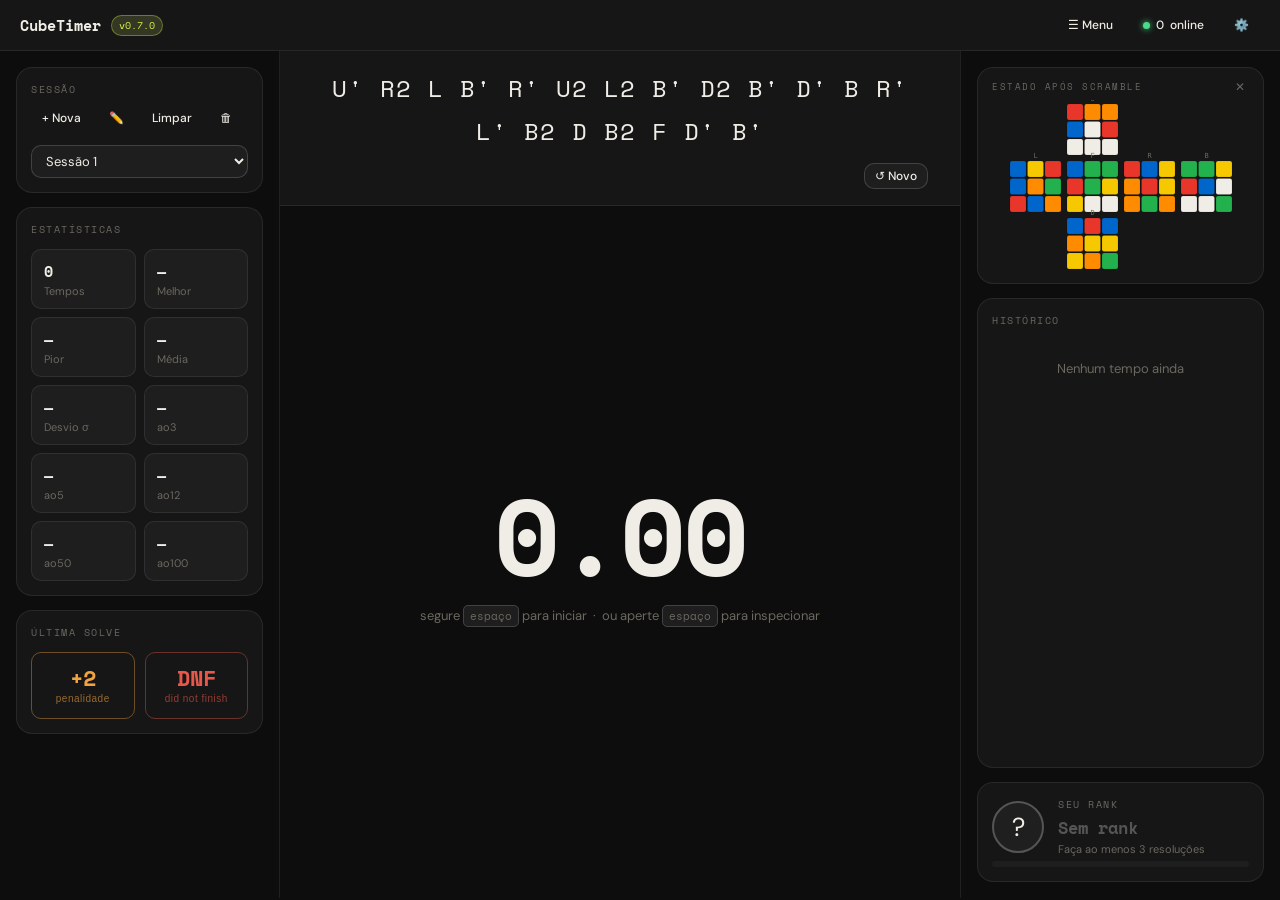
==== index.html @ 9df14e5f "Update index.html" ====
<!DOCTYPE html>
<html lang="pt-BR">
<head>
  <meta charset="UTF-8" />
  <meta name="viewport" content="width=device-width, initial-scale=1.0" />
  <title>CubeTimer</title>
  <script>
    (function() {
      const params = new URLSearchParams(window.location.search);
      if (params.get('view') === 'mobile') {
        document.documentElement.classList.add('mobile-mode');
      }
    })();
  </script>
  <link rel="preconnect" href="https://fonts.googleapis.com" />
  <link href="https://fonts.googleapis.com/css2?family=Space+Mono:wght@400;700&family=DM+Sans:wght@300;400;500&display=swap" rel="stylesheet" />
  <link rel="stylesheet" href="css/styles.css" />
</head>
<body>

<header class="header">
  <div class="header-left">
    <span class="logo">CubeTimer</span>
    <span class="vbadge">v0.7.0</span>
  </div>
  <div class="header-right">
    <button class="btn btn-ghost btn-sm" id="btn-show-preview" onclick="toggleScramblePreview()" title="Mostrar prévia do scramble" style="display:none">⬛ Prévia</button>
    <button class="btn btn-ghost btn-sm" id="btn-menu" onclick="showPage('login')">☰ Menu</button>
    <button class="btn btn-ghost btn-sm btn-online" id="btn-online" onclick="toggleOnlinePanel()">
      <span class="online-dot"></span>
      <span id="online-count">0</span> online
    </button>
    <button class="btn btn-ghost btn-sm" id="settings-btn" onclick="toggleSettings()" title="Configurações">⚙️</button>
  </div>
</header>

<main class="layout">
  <!-- Esquerda -->
  <section class="panel panel-left">

    <!-- Card de Sessão -->
    <div class="card session-card">
      <div class="card-header">
        <span class="plabel">SESSÃO</span>
        <div class="session-actions">
          <button class="btn btn-sm btn-ghost" id="btn-new-session" title="Nova sessão">+ Nova</button>
          <button class="btn btn-sm btn-ghost" id="btn-rename-session" title="Renomear sessão">✏️</button>
          <button class="btn btn-sm btn-ghost btn-danger" id="btn-clear" title="Limpar sessão">Limpar</button>
          <button class="btn btn-sm btn-ghost btn-danger" id="btn-delete-session" title="Excluir sessão">🗑</button>
        </div>
      </div>
      <select id="sel-session" style="width:100%;margin-top:2px"></select>
    </div>
    <div class="card" id="stats-card">
      <div class="card-header"><span class="plabel">ESTATÍSTICAS</span></div>
      <div class="stats-grid">
        <div class="stat-item"><span class="stat-val" id="s-count">0</span><span class="stat-lbl">Tempos</span></div>
        <div class="stat-item"><span class="stat-val" id="s-best">—</span><span class="stat-lbl">Melhor</span></div>
        <div class="stat-item"><span class="stat-val" id="s-worst">—</span><span class="stat-lbl">Pior</span></div>
        <div class="stat-item"><span class="stat-val" id="s-mean">—</span><span class="stat-lbl">Média</span></div>
        <div class="stat-item"><span class="stat-val" id="s-sigma">—</span><span class="stat-lbl">Desvio σ</span></div>
        <div class="stat-item"><span class="stat-val" id="s-ao3">—</span><span class="stat-lbl">ao3</span></div>
        <div class="stat-item"><span class="stat-val" id="s-ao5">—</span><span class="stat-lbl">ao5</span></div>
        <div class="stat-item"><span class="stat-val" id="s-ao12">—</span><span class="stat-lbl">ao12</span></div>
        <div class="stat-item"><span class="stat-val" id="s-ao50">—</span><span class="stat-lbl">ao50</span></div>
        <div class="stat-item"><span class="stat-val" id="s-ao100">—</span><span class="stat-lbl">ao100</span></div>
      </div>
    </div>

    <!-- Penalidades -->
    <div class="card" id="card-penalties">
      <div class="card-header"><span class="plabel">ÚLTIMA SOLVE</span></div>
      <div class="penalties-grid">
        <button class="penalty-btn penalty-p2" id="btn-plus2" onclick="applyPlus2()">
          <span class="penalty-label">+2</span>
          <span class="penalty-sub">penalidade</span>
        </button>
        <button class="penalty-btn penalty-dnf" id="btn-dnf" onclick="applyDNF()">
          <span class="penalty-label">DNF</span>
          <span class="penalty-sub">did not finish</span>
        </button>
      </div>
    </div>

  </section>

  <!-- Centro -->
  <section class="panel panel-center">
    <div class="center-inner">
      <div class="scramble-center-card">
        <div class="scramble-text" id="scramble"></div>
        <div style="display:flex;justify-content:flex-end;margin-top:10px">
          <button class="btn btn-sm" id="btn-scramble">↺ Novo</button>
        </div>
      </div>
      <div class="timer-area">
        <div class="timer-display idle" id="timer">0.00</div>
        <div class="timer-hint" id="hint">segure <kbd>espaço</kbd> para iniciar &nbsp;·&nbsp; ou aperte <kbd>espaço</kbd> para inspecionar</div>
      </div>
    </div>
  </section>

  <!-- Direita -->
  <section class="panel panel-right">
    <!-- Scramble Preview -->
    <div class="scramble-preview" id="scramble-preview">
      <div class="scramble-preview-header">
        <span class="scramble-preview-label">Estado após scramble</span>
        <button class="scramble-preview-toggle" id="btn-toggle-preview" onclick="toggleScramblePreview()" title="Ocultar prévia">✕</button>
      </div>
      <div id="scramble-net"></div>
    </div>
    <div class="card history-card">
      <div class="card-header"><span class="plabel">HISTÓRICO</span></div>
      <div class="history-list" id="history"></div>
    </div>
    <div class="card" id="rank-widget">
      <div class="rank-top">
        <div class="rank-emblem" id="rank-emblem">—</div>
        <div class="rank-info">
          <div class="rank-label">SEU RANK</div>
          <div class="rank-name" id="rank-name">Sem dados</div>
          <div class="rank-div" id="rank-div">Resolva algumas vezes</div>
        </div>
      </div>
      <div class="rank-bar-wrap">
        <div class="rank-bar-info">
          <span id="rank-bar-low"></span>
          <span id="rank-bar-high"></span>
        </div>
        <div class="rank-bar-bg">
          <div class="rank-bar-fill" id="rank-bar-fill" style="width:0%"></div>
        </div>
      </div>
      <div class="rank-avg" id="rank-avg"></div>
    </div>
  </section>
</main>


<!-- ── Modal de confirmação de exclusão de sessão ── -->
<div class="modal-overlay" id="delete-session-overlay" style="display:none" onclick="closeDeleteSession()">
  <div class="modal" onclick="event.stopPropagation()">
    <div class="modal-header">
      <span class="modal-title">Excluir sessão</span>
      <button class="btn btn-ghost btn-sm" onclick="closeDeleteSession()">✕</button>
    </div>
    <div class="modal-body">
      <p style="font-size:14px;color:var(--text);line-height:1.6;">
        Tem certeza que deseja excluir a sessão <strong id="delete-session-name" style="color:var(--accent)"></strong>?
      </p>
      <p style="font-size:12px;color:var(--muted);margin-top:8px;line-height:1.6;">
        Todos os <strong id="delete-session-count"></strong> tempos serão perdidos permanentemente.
      </p>
    </div>
    <div class="modal-footer" style="justify-content:space-between;">
      <button class="btn btn-sm btn-ghost" onclick="closeDeleteSession()">Cancelar</button>
      <button class="btn btn-sm" id="btn-confirm-delete-session" style="background:var(--danger);color:#fff;border-color:var(--danger);" onclick="confirmDeleteSession()">Excluir sessão</button>
    </div>
  </div>
</div>

<div class="modal-overlay" id="clear-session-overlay" style="display:none" onclick="closeClearSession()">
  <div class="modal" onclick="event.stopPropagation()">
    <div class="modal-header">
      <span class="modal-title">Limpar sessão</span>
      <button class="btn btn-ghost btn-sm" onclick="closeClearSession()">✕</button>
    </div>
    <div class="modal-body">
      <p style="font-size:14px;color:var(--text);line-height:1.6;">
        Tem certeza que deseja limpar a sessão <strong id="clear-session-name" style="color:var(--accent)"></strong>?
      </p>
      <p style="font-size:12px;color:var(--muted);margin-top:8px;line-height:1.6;">
        Todos os <strong id="clear-session-count"></strong> serão apagados. A sessão continuará existindo.
      </p>
    </div>
    <div class="modal-footer" style="justify-content:space-between;">
      <button class="btn btn-sm btn-ghost" onclick="closeClearSession()">Cancelar</button>
      <button class="btn btn-sm" style="background:var(--danger);color:#fff;border-color:var(--danger);" onclick="confirmClearSession()">Limpar sessão</button>
    </div>
  </div>
</div>

<div class="modal-overlay" id="session-name-overlay" style="display:none" onclick="closeSessionNameModal()">
  <div class="modal" onclick="event.stopPropagation()">
    <div class="modal-header">
      <span class="modal-title" id="session-name-title">Nova sessão</span>
      <button class="btn btn-ghost btn-sm" onclick="closeSessionNameModal()">✕</button>
    </div>
    <div class="modal-body">
      <label class="modal-label" for="session-name-input">Nome da sessão</label>
      <input class="modal-input" id="session-name-input" type="text" maxlength="40" placeholder="Digite o nome da sessão..." />
      <p id="session-name-help" style="font-size:12px;color:var(--muted);margin-top:8px;line-height:1.6;"></p>
    </div>
    <div class="modal-footer" style="justify-content:space-between;">
      <button class="btn btn-sm btn-ghost" onclick="closeSessionNameModal()">Cancelar</button>
      <button class="btn btn-sm" id="btn-confirm-session-name" onclick="confirmSessionNameModal()">Salvar</button>
    </div>
  </div>
</div>

<div class="toast" id="toast"></div>

<!-- ── Overlay de Rank Up ── -->
<div class="rankup-overlay" id="rankup-overlay" onclick="closeRankUp()">
  <div class="rankup-card" onclick="event.stopPropagation()">
    <div class="rankup-glow"></div>
    <div class="rankup-confetti" id="rankup-confetti"></div>
    <div class="rankup-label">Promoção!</div>
    <div class="rankup-title">Novo Rank</div>
    <div class="rankup-icon" id="rankup-icon">🏆</div>
    <div class="rankup-name" id="rankup-name">—</div>
    <div class="rankup-div"  id="rankup-div"></div>
    <div class="rankup-msg"  id="rankup-msg"></div>
    <button class="rankup-btn" onclick="closeRankUp()">Continuar</button>
  </div>
</div>



<!-- ── PÁGINA BATALHA ── -->
<div id="page-login" class="login-page" style="display:none">
  <div class="login-inner">
    <div class="login-hero">
      <div class="login-hero-badge">v1.7.0</div>
      <div class="login-hero-icon">🧊</div>
      <div class="login-hero-title">CubeTimer</div>
      <div class="login-hero-sub">Escolha um modo para começar.</div>
    </div>

    <div class="login-grid">
      <button class="mode-card mode-timer" onclick="showPage('timer')">
        <div class="mode-top">
          <div class="mode-icon">⏱</div>
          <div class="mode-title">Timer</div>
          <div class="mode-pill">principal</div>
        </div>
        <div class="mode-desc">Treine seus tempos com inspeção, histórico, médias e rank.</div>
        <div class="mode-cta">Abrir Timer →</div>
      </button>

      <button class="mode-card mode-learn" onclick="showPage('learn')">
        <div class="mode-top">
          <div class="mode-icon">🎓</div>
          <div class="mode-title">Aprender</div>
          <div class="mode-pill">trilha</div>
        </div>
        <div class="mode-desc">Lições estilo trilha com notação, iniciante e CFOP.</div>
        <div class="mode-cta">Abrir Aprender →</div>
      </button>

      <button class="mode-card mode-battle" onclick="showPage('battle')">
        <div class="mode-top">
          <div class="mode-icon">⚔️</div>
          <div class="mode-title">Batalha</div>
          <div class="mode-pill">online</div>
        </div>
        <div class="mode-desc">Crie uma sala e dispute com um amigo em rounds.</div>
        <div class="mode-cta">Entrar na Batalha →</div>
      </button>

      <button class="mode-card mode-ranked" onclick="showPage('ranked')">
        <div class="mode-top">
          <div class="mode-icon">🏆</div>
          <div class="mode-title">Ranked</div>
          <div class="mode-pill mode-pill-ranked">competitivo</div>
        </div>
        <div class="mode-desc">Busque adversários e acumule troféus. Ranking global em tempo real.</div>
        <div class="mode-cta">Jogar Ranked →</div>
      </button>
    </div>

    <div class="login-footer">
      <button class="chip" onclick="openProfileModal()">✏️ Perfil</button>
      <button class="chip" onclick="toggleSettings()">⚙️ Configurações</button>
    </div>
  </div>
</div>

<!-- ── PÁGINA BATALHA ── -->
<div id="page-battle" class="battle-page" style="display:none">
  <div class="battle-topbar">
    <button class="btn btn-ghost btn-sm" onclick="leaveBattle()">← Voltar</button>
    <div class="battle-topbar-title">⚔️ Modo Batalha</div>
    <div style="width:80px"></div>
  </div>

  <!-- Lobby -->
  <div id="battle-lobby" class="battle-section">
    <div class="battle-lobby-inner">
      <div class="battle-hero-icon">⚔️</div>
      <h2 class="battle-hero-title">Modo Batalha</h2>
      <p class="battle-hero-sub">Crie uma sala, compartilhe o código com seu amigo e disputem quem faz o melhor tempo!</p>
      <button class="btn-complete" style="margin-top:8px" onclick="createRoom()">Criar Sala</button>
      <div class="battle-divider"><span>ou</span></div>
      <div class="battle-join-row">
        <input class="modal-input" id="join-code" placeholder="Código da sala..." maxlength="6" style="text-transform:uppercase;letter-spacing:3px;text-align:center;font-family:var(--mono)" oninput="this.value=this.value.toUpperCase()" />
        <button class="btn-complete" onclick="joinRoom()">Entrar</button>
      </div>
    </div>
  </div>

  <!-- Sala aguardando -->
  <div id="battle-waiting" class="battle-section" style="display:none">
    <div class="battle-lobby-inner">
      <div class="battle-hero-icon">⏳</div>
      <h2 class="battle-hero-title">Aguardando adversário</h2>
      <p class="battle-hero-sub">Compartilhe este código com seu amigo:</p>
      <div class="battle-code-display" id="battle-code-display">——</div>
      <p style="font-size:12px;color:var(--muted);margin-top:4px">A batalha começa quando ele entrar</p>
      <button class="btn btn-ghost btn-sm btn-danger" style="margin-top:16px" onclick="cancelRoom()">Cancelar sala</button>
    </div>
  </div>

  <!-- Arena ativa -->
  <div id="battle-arena" class="battle-section" style="display:none">
    <div class="battle-arena-inner">

      <!-- Scramble -->
      <div class="battle-scramble-card">
        <span class="plabel">SCRAMBLE — ROUND <span id="battle-round">1</span></span>
        <div class="scramble-text" id="battle-scramble" style="margin-top:8px"></div>
      </div>

      <!-- Placar -->
      <div class="battle-scoreboard">
        <div class="battle-player-card" id="bp-me">
          <div class="bp-avatar" id="bp-me-avatar">🧊</div>
          <div class="bp-info">
            <div class="bp-name" id="bp-me-name">Você</div>
            <div class="bp-score" id="bp-me-score">—</div>
          </div>
          <div class="bp-wins" id="bp-me-wins">0 vitórias</div>
        </div>
        <div class="battle-vs">VS</div>
        <div class="battle-player-card" id="bp-opp">
          <div class="bp-avatar" id="bp-opp-avatar">❓</div>
          <div class="bp-info">
            <div class="bp-name" id="bp-opp-name">Adversário</div>
            <div class="bp-score" id="bp-opp-score">—</div>
          </div>
          <div class="bp-wins" id="bp-opp-wins">0 vitórias</div>
        </div>
      </div>

      <!-- Timer de batalha -->
      <div class="battle-timer-area">
        <div class="timer-display idle" id="battle-timer">0.00</div>
        <div class="timer-hint" id="battle-hint">segure <kbd>espaço</kbd> para iniciar</div>
      </div>

      <!-- Status do round -->
      <div class="battle-status" id="battle-status"></div>

    </div>
  </div>
</div>


<!-- ── PÁGINA RANKED ── -->
<div id="page-ranked" class="battle-page" style="display:none">
  <div class="battle-topbar">
    <button class="btn btn-ghost btn-sm" onclick="leaveRanked()">← Voltar</button>
    <div class="battle-topbar-title">🏆 Modo Ranked</div>
    <div style="display:flex;align-items:center;gap:10px;">
      <span class="ranked-trophy-badge" id="ranked-my-trophies-header">🏆 —</span>
    </div>
  </div>

  <!-- Lobby ranked -->
  <div id="ranked-lobby" class="battle-section">
    <div class="ranked-lobby-inner">

      <!-- Card do jogador -->
      <div class="ranked-profile-card" id="ranked-profile-card">
        <div class="ranked-profile-avatar" id="ranked-lobby-avatar">🧊</div>
        <div class="ranked-profile-info">
          <div class="ranked-profile-name" id="ranked-lobby-name">—</div>
          <div class="ranked-trophy-row">
            <span class="ranked-trophy-icon">🏆</span>
            <span class="ranked-trophy-count" id="ranked-lobby-trophies">0</span>
            <span class="ranked-trophy-label">troféus</span>
          </div>
          <div class="ranked-record" id="ranked-lobby-record">0V · 0D</div>
        </div>
      </div>

      <!-- Botão buscar -->
      <div id="ranked-search-area">
        <button class="btn-complete ranked-search-btn" id="btn-find-match" onclick="findRankedMatch()">
          🔍 Buscar Partida
        </button>
        <p class="ranked-search-sub">Você será pareado com um adversário de nível similar</p>
      </div>

      <!-- Buscando... -->
      <div id="ranked-searching" style="display:none;flex-direction:column;align-items:center;gap:16px;">
        <div class="ranked-searching-anim">
          <div class="searching-ring"></div>
          <div class="searching-icon">🔍</div>
        </div>
        <div class="ranked-searching-text">Procurando adversário...</div>
        <div class="ranked-searching-sub" id="ranked-search-time">0s</div>
        <button class="btn btn-ghost btn-sm btn-danger" onclick="cancelRankedSearch()">Cancelar busca</button>
      </div>

      <!-- Tabs: ranking global -->
      <div class="ranked-tabs">
        <button class="ranked-tab active" onclick="switchRankedTab('leaderboard')">🏆 Ranking Global</button>
        <button class="ranked-tab" onclick="switchRankedTab('history')">📋 Meu Histórico</button>
      </div>

      <!-- Leaderboard -->
      <div id="ranked-tab-leaderboard" class="ranked-tab-content">
        <div class="ranked-leaderboard" id="ranked-leaderboard">
          <div class="ranked-loading">Carregando ranking...</div>
        </div>
      </div>

      <!-- Histórico pessoal -->
      <div id="ranked-tab-history" class="ranked-tab-content" style="display:none">
        <div class="ranked-leaderboard" id="ranked-history-list">
          <div class="ranked-loading">Carregando histórico...</div>
        </div>
      </div>

    </div>
  </div>

  <!-- Arena ranked (igual batalha mas com contexto ranked) -->
  <div id="ranked-arena" class="battle-section" style="display:none">
    <div class="battle-arena-inner">

      <!-- Scramble -->
      <div class="battle-scramble-card">
        <span class="plabel">SCRAMBLE — ROUND <span id="ranked-round">1</span></span>
        <div class="scramble-text" id="ranked-scramble" style="margin-top:8px"></div>
      </div>

      <!-- Placar com troféus em jogo -->
      <div class="ranked-stakes-bar">
        <span class="ranked-stakes-win">+7 🏆</span>
        <span class="ranked-stakes-label">troféus em jogo</span>
        <span class="ranked-stakes-loss">-5 🏆</span>
      </div>

      <!-- Scoreboard -->
      <div class="battle-scoreboard">
        <div class="battle-player-card" id="rp-me">
          <div class="bp-avatar" id="rp-me-avatar">🧊</div>
          <div class="bp-info">
            <div class="bp-name" id="rp-me-name">Você</div>
            <div class="bp-score" id="rp-me-score">—</div>
          </div>
          <div class="bp-wins" id="rp-me-wins">0 vitórias</div>
        </div>
        <div class="battle-vs">VS</div>
        <div class="battle-player-card" id="rp-opp">
          <div class="bp-avatar" id="rp-opp-avatar">❓</div>
          <div class="bp-info">
            <div class="bp-name" id="rp-opp-name">Adversário</div>
            <div class="bp-score" id="rp-opp-score">—</div>
          </div>
          <div class="bp-wins" id="rp-opp-wins">0 vitórias</div>
        </div>
      </div>

      <!-- Timer ranked -->
      <div class="battle-timer-area">
        <div class="timer-display idle" id="ranked-timer" ontouchstart="rankedTouchStart(event)" ontouchend="rankedTouchEnd(event)">0.00</div>
        <div class="timer-hint" id="ranked-hint">segure <kbd>espaço</kbd> para iniciar</div>
      </div>

      <div class="battle-status" id="ranked-status"></div>
    </div>
  </div>

  <!-- Resultado final da partida -->
  <div id="ranked-result" class="battle-section" style="display:none">
    <div class="ranked-result-inner">
      <div class="ranked-result-icon" id="ranked-result-icon">🏆</div>
      <div class="ranked-result-title" id="ranked-result-title">Vitória!</div>
      <div class="ranked-result-sub" id="ranked-result-sub"></div>
      <div class="ranked-result-trophies" id="ranked-result-trophies"></div>
      <div class="ranked-result-total" id="ranked-result-total"></div>
      <div style="display:flex;gap:12px;margin-top:8px;flex-wrap:wrap;justify-content:center;">
        <button class="btn-complete" onclick="findRankedMatch()">🔍 Buscar nova partida</button>
        <button class="btn btn-ghost btn-sm" onclick="leaveRanked()">← Voltar ao lobby</button>
      </div>
    </div>
  </div>
</div>

<!-- ── Painel Online ── -->
<div class="online-panel" id="online-panel" style="display:none">
  <div class="online-panel-header">
    <span class="online-panel-title">🟢 Jogadores Online</span>
    <button class="btn btn-ghost btn-sm" onclick="toggleOnlinePanel()">✕</button>
  </div>
  <div class="online-panel-list" id="online-list"></div>
  <div class="online-panel-footer">
    <button class="btn btn-sm" onclick="openProfileModal()">✏️ Editar perfil</button>
  </div>
</div>


<!-- ── Painel de Configurações ── -->
<div class="settings-panel" id="settings-panel">
  <div class="settings-header" style="padding:14px 24px;border-bottom:1px solid var(--border);display:flex;align-items:center;justify-content:space-between;background:var(--surface);position:sticky;top:0;z-index:1;">
    <div style="display:flex;align-items:center;gap:12px;">
      <button class="btn btn-ghost btn-sm" onclick="toggleSettings()">← Voltar</button>
      <span class="settings-header-title">⚙️ Configurações</span>
    </div>
    <button class="btn btn-ghost btn-sm" onclick="toggleSettings()">✕</button>
  </div>
  <div style="flex:1;overflow-y:auto;max-width:640px;width:100%;margin:0 auto;padding:8px 0 40px;">

  <!-- Perfil -->
  <div class="settings-section">
    <div class="settings-section-title">PERFIL</div>
    <div class="settings-row">
      <div>
        <div class="settings-label" id="cfg-profile-name">—</div>
        <div class="settings-sublabel">nickname · avatar</div>
      </div>
      <button class="btn btn-sm" onclick="openProfileModal()">✏️ Editar</button>
    </div>
  </div>

  <!-- Áudio -->
  <div class="settings-section">
    <div class="settings-section-title">ÁUDIO</div>
    <div class="settings-row">
      <div><div class="settings-label">Bips de inspeção</div></div>
      <label class="toggle">
        <input type="checkbox" id="cfg-sound" onchange="saveCfg()">
        <span class="toggle-slider"></span>
      </label>
    </div>
    <div class="settings-row">
      <div><div class="settings-label">Volume</div></div>
      <input type="range" class="settings-slider" id="cfg-volume" min="0" max="100" step="5" oninput="saveCfg()" style="width:120px">
    </div>
  </div>

  <!-- Timer -->
  <div class="settings-section">
    <div class="settings-section-title">TIMER</div>
    <div class="settings-row">
      <div><div class="settings-label">Inspeção de 15s</div></div>
      <label class="toggle">
        <input type="checkbox" id="cfg-inspection" onchange="saveCfg()">
        <span class="toggle-slider"></span>
      </label>
    </div>
    <div class="settings-row">
      <div><div class="settings-label">DNF automático</div><div class="settings-sublabel">ao fim da inspeção</div></div>
      <label class="toggle">
        <input type="checkbox" id="cfg-auto-dnf" onchange="saveCfg()">
        <span class="toggle-slider"></span>
      </label>
    </div>
    <div class="settings-row" style="flex-direction:column;align-items:flex-start;gap:8px">
      <div class="settings-label">Tempo de hold</div>
      <div class="hold-grid" style="width:100%">
        <button class="hold-btn" onclick="setHoldTime(100)">100ms</button>
        <button class="hold-btn" onclick="setHoldTime(300)">300ms</button>
        <button class="hold-btn" onclick="setHoldTime(500)">500ms</button>
      </div>
    </div>
  </div>

  <!-- Visual -->
  <div class="settings-section">
    <div class="settings-section-title">VISUAL</div>
    <div class="settings-row">
      <div><div class="settings-label">Mostrar scramble</div></div>
      <label class="toggle">
        <input type="checkbox" id="cfg-show-scramble" onchange="saveCfg()">
        <span class="toggle-slider"></span>
      </label>
    </div>
    <div class="settings-row">
      <div><div class="settings-label">Mostrar rank</div></div>
      <label class="toggle">
        <input type="checkbox" id="cfg-show-rank" onchange="saveCfg()">
        <span class="toggle-slider"></span>
      </label>
    </div>
    <div class="settings-row" style="flex-direction:column;align-items:flex-start;gap:8px">
      <div class="settings-label">Tamanho do timer</div>
      <div class="font-size-grid" style="width:100%">
        <button class="font-size-btn" onclick="setTimerSize('small')">P</button>
        <button class="font-size-btn" onclick="setTimerSize('medium')">M</button>
        <button class="font-size-btn" onclick="setTimerSize('large')">G</button>
      </div>
    </div>

    <!-- Temas predefinidos -->
    <div class="settings-row" style="flex-direction:column;align-items:flex-start;gap:10px;margin-top:4px">
      <div class="settings-label">Tema de cor</div>
      <div class="theme-grid">
        <div class="theme-swatch" style="background:#d4f244;color:#000" onclick="setTheme('green')">Verde</div>
        <div class="theme-swatch" style="background:#7dd3fc;color:#000" onclick="setTheme('blue')">Azul</div>
        <div class="theme-swatch" style="background:#c084fc;color:#000" onclick="setTheme('purple')">Roxo</div>
        <div class="theme-swatch" style="background:#f87171;color:#000" onclick="setTheme('red')">Rubi</div>
        <div class="theme-swatch" style="background:#fb923c;color:#000" onclick="setTheme('orange')">Laranja</div>
        <div class="theme-swatch" style="background:#34d399;color:#000" onclick="setTheme('teal')">Teal</div>
        <div class="theme-swatch" style="background:#f472b6;color:#000" onclick="setTheme('pink')">Rosa</div>
        <div class="theme-swatch" style="background:#fbbf24;color:#000" onclick="setTheme('amber')">Âmbar</div>
        <div class="theme-swatch" style="background:#ffffff;color:#000" onclick="setTheme('white')">Branco</div>
        <div class="theme-swatch" style="background:#22d3ee;color:#000" onclick="setTheme('cyan')">Ciano</div>
        <div class="theme-swatch" style="background:#a3e635;color:#000" onclick="setTheme('lime')">Lima</div>
        <div class="theme-swatch" style="background:#fb7185;color:#000" onclick="setTheme('rose')">Rosa 2</div>
        <div class="theme-swatch" style="background:#f8fafc;color:#1e293b;border:1px solid #cbd5e1" onclick="setTheme('light')">Claro</div>
        <div class="theme-swatch" style="background:#fdf6e3;color:#3b2f1a;border:1px solid #d4c4a0" onclick="setTheme('paper')">Papel</div>
      </div>
    </div>
  </div>

  <!-- Personalização avançada -->
  <div class="settings-section">
    <div class="settings-section-title" style="display:flex;align-items:center;justify-content:space-between;">
      PERSONALIZAÇÃO AVANÇADA
      <button class="btn btn-sm btn-ghost" onclick="resetCustomColors()" style="font-size:11px;padding:3px 8px">↺ Resetar</button>
    </div>
    <p style="font-size:11px;color:var(--muted);margin-bottom:14px;line-height:1.5;">Ajuste individualmente cada cor da interface. Ao editar, o tema ativo é substituído pela sua combinação personalizada.</p>

    <div class="settings-row">
      <div>
        <div class="settings-label">Cor do timer</div>
        <div class="settings-sublabel">número principal</div>
      </div>
      <input type="color" id="custom-timer-color" class="color-picker" oninput="setCustomColor('timer', this.value)">
    </div>
    <div class="settings-row">
      <div>
        <div class="settings-label">Cor do scramble</div>
        <div class="settings-sublabel">texto de embaralhamento</div>
      </div>
      <input type="color" id="custom-scramble-color" class="color-picker" oninput="setCustomColor('scramble', this.value)">
    </div>
    <div class="settings-row">
      <div>
        <div class="settings-label">Cor de destaque</div>
        <div class="settings-sublabel">accent, PB, rank, ready</div>
      </div>
      <input type="color" id="custom-accent-color" class="color-picker" oninput="setCustomColor('accent', this.value)">
    </div>
    <div class="settings-row">
      <div>
        <div class="settings-label">Cor do texto</div>
        <div class="settings-sublabel">textos gerais da interface</div>
      </div>
      <input type="color" id="custom-text-color" class="color-picker" oninput="setCustomColor('text', this.value)">
    </div>
    <div class="settings-row">
      <div>
        <div class="settings-label">Cor de fundo</div>
        <div class="settings-sublabel">fundo principal da tela</div>
      </div>
      <input type="color" id="custom-bg-color" class="color-picker" oninput="setCustomColor('bg', this.value)">
    </div>
  </div>

  <!-- Estatísticas -->
  <div class="settings-section">
    <div class="settings-section-title">ESTATÍSTICAS VISÍVEIS</div>
    <div class="stats-toggle-grid" id="stats-toggle-grid"></div>
  </div>

  <!-- Online -->
  <div class="settings-section">
    <div class="settings-section-title">ONLINE</div>
    <div class="settings-row">
      <div><div class="settings-label">Aparecer como online</div><div class="settings-sublabel">visível para outros jogadores</div></div>
      <label class="toggle">
        <input type="checkbox" id="cfg-online-visible" onchange="saveCfg()">
        <span class="toggle-slider"></span>
      </label>
    </div>
  </div>
  </div><!-- fim do conteúdo scrollável -->
</div>

<!-- ── Modal de Perfil ── -->
<div class="modal-overlay" id="modal-overlay" style="display:none" onclick="closeProfileModal()">
  <div class="modal" onclick="event.stopPropagation()">
    <div class="modal-header">
      <span class="modal-title">Seu Perfil</span>
      <button class="btn btn-ghost btn-sm" onclick="closeProfileModal()">✕</button>
    </div>
    <div class="modal-body">
      <div class="avatar-picker" id="avatar-picker"></div>
      <div style="margin-top:16px">
        <label class="modal-label">Nickname</label>
        <input class="modal-input" id="profile-nickname" type="text" maxlength="20" placeholder="Seu nome..." />
      </div>
    </div>
    <div class="modal-footer">
      <button class="btn-complete" onclick="saveProfile()">Salvar</button>
    </div>
  </div>
</div>

<!-- ── Modal de Detalhes da Solve ── -->
<div class="modal-overlay" id="solve-detail-overlay" style="display:none" onclick="closeSolveDetail()">
  <div class="modal solve-detail-modal" onclick="event.stopPropagation()">
    <div class="modal-header">
      <span class="modal-title" id="solve-detail-title">Solve #—</span>
      <button class="btn btn-ghost btn-sm" onclick="closeSolveDetail()">✕</button>
    </div>
    <div class="modal-body">
      <div class="solve-detail-time" id="solve-detail-time">—</div>
      <div class="solve-detail-tags" id="solve-detail-tags"></div>
      <div class="solve-detail-section">
        <span class="solve-detail-label">SCRAMBLE</span>
        <div class="solve-detail-scramble" id="solve-detail-scramble">—</div>
      </div>
    </div>
    <div class="modal-footer" style="gap:8px; justify-content:space-between; align-items:center;">
      <button class="btn btn-sm btn-danger" onclick="deleteSolveFromDetail()">🗑 Deletar</button>
      <div style="display:flex;gap:8px">
        <button class="btn btn-sm" id="btn-copy-solve" onclick="copySolve()">📋 Copiar</button>
        <button class="btn-complete" onclick="reapplyScramble()">↺ Recriar scramble</button>
      </div>
    </div>
  </div>
</div>

<!-- ── Rank Widget ── -->
<!-- ═══ PÁGINA APRENDER ═══ -->
<div id="page-learn" class="learn-page">
  <div class="learn-topbar">
    <div>
      <div class="learn-topbar-title">🎓 Trilha de Aprendizado</div>
      <div class="learn-topbar-sub">Princípios → Método Iniciante → CFOP</div>
    </div>
    <button class="btn btn-ghost btn-sm" onclick="showPage('timer')">← Voltar ao Timer</button>
  </div>

  <!-- Vista da trilha (tela cheia) -->
  <div id="trail-overview" class="trail-overview">
    <div class="trail-overview-inner" id="trail-overview-inner"></div>
  </div>

  <!-- Vista do conteúdo da lição -->
  <div id="lesson-view" class="lesson-view" style="display:none">
    <div class="lesson-view-topbar">
      <button class="btn btn-ghost btn-sm" onclick="backToTrail()">← Trilha</button>
      <span class="lesson-view-title" id="lesson-view-title"></span>
      <div style="width:80px"></div>
    </div>
    <div class="learn-body">
      <div class="learn-trail-col" id="trail-col"></div>
      <div class="learn-detail-col" id="lesson-detail"></div>
    </div>
  </div>
</div>
<script src="js/app.js"></script>
</body>
</html>
---- css/styles.css ----
*, *::before, *::after { box-sizing: border-box; margin: 0; padding: 0; }

    :root {
      --bg:       #0d0d0d;
      --surface:  #161616;
      --surface2: #1e1e1e;
      --border:   rgba(255,255,255,0.08);
      --border2:  rgba(255,255,255,0.16);
      --text:     #f0ede6;
      --muted:    #6b6860;
      --accent:   #d4f244;
      --timer-color:    #f0ede6;
      --scramble-color: #f0ede6;
      --danger:   #e8584a;
      --warning:  #f0a340;
      --success:  #4adb8a;
      --mono:     'Space Mono', monospace;
      --sans:     'DM Sans', sans-serif;
      --r:        10px;
      --rl:       16px;
    }

    html, body { height: 100%; }
    body { font-family: var(--sans); background: var(--bg); color: var(--text); min-height: 100vh; overflow-x: hidden; }

    /* Header */
    .header { display: flex; align-items: center; justify-content: space-between; padding: 12px 20px; border-bottom: 1px solid var(--border); background: var(--surface); position: sticky; top: 0; z-index: 10; gap: 10px; flex-wrap: wrap; }
    .header-left { display: flex; align-items: center; gap: 10px; }
    .logo { font-family: var(--mono); font-size: 15px; font-weight: 700; }
    .vbadge {
      font-family: var(--mono);
      font-size: 10px;
      padding: 2px 7px;
      border-radius: 99px;
      color: var(--accent);
      border: 1px solid color-mix(in srgb, var(--accent) 35%, transparent);
      background: color-mix(in srgb, var(--accent) 12%, var(--surface2));
    }
    .header-right { display: flex; align-items: center; gap: 8px; flex-wrap: wrap; }

    /* Buttons */
    .btn { font-family: var(--sans); font-size: 13px; font-weight: 500; padding: 6px 14px; border-radius: var(--r); border: 1px solid var(--border2); background: var(--surface2); color: var(--text); cursor: pointer; transition: background .15s, transform .1s; white-space: nowrap; }
    .btn:hover { background: #2a2a2a; }
    .btn:active { transform: scale(0.97); }
    .btn-ghost { background: transparent; border-color: transparent; }
    .btn-ghost:hover { background: var(--surface2); }
    .btn-sm { font-size: 12px; padding: 4px 10px; }
    .btn-danger:hover { color: var(--danger); }

    /* Select */
    select { font-family: var(--sans); font-size: 13px; background: var(--surface2); color: var(--text); border: 1px solid var(--border2); border-radius: var(--r); padding: 6px 10px; cursor: pointer; outline: none; }

    /* Layout */
    .layout { display: grid; grid-template-columns: 280px 1fr 320px; height: calc(100vh - 53px); }
    .panel { padding: 16px; display: flex; flex-direction: column; gap: 14px; overflow: hidden; }
    .panel-left { border-right: 1px solid var(--border); overflow-y: auto; }
    .panel-right { border-left: 1px solid var(--border); overflow-y: auto; }
    .panel-center { display: flex; align-items: center; justify-content: center; }

    /* Cards */
    .card { background: var(--surface); border: 1px solid var(--border); border-radius: var(--rl); padding: 14px; }
    .card-header { display: flex; justify-content: space-between; align-items: center; margin-bottom: 12px; }
    .plabel { font-family: var(--mono); font-size: 10px; letter-spacing: 1.5px; color: var(--muted); }
    .session-card .card-header { flex-direction: column; align-items: flex-start; gap: 8px; }
    .session-card .session-actions { display: flex; gap: 6px; flex-wrap: wrap; justify-content: flex-start; width: 100%; }

    /* Scramble */
    .scramble-text { font-family: var(--mono); font-size: 13px; line-height: 1.9; word-break: break-all; color: var(--scramble-color, var(--text)); }

    /* Stats */
    .stats-grid { display: grid; grid-template-columns: 1fr 1fr; gap: 8px; }
    .stat-item { background: var(--surface2); border: 1px solid var(--border); border-radius: var(--r); padding: 10px 12px; }
    .stat-val { font-family: var(--mono); font-size: 15px; font-weight: 700; display: block; }
    .stat-lbl { font-size: 11px; color: var(--muted); margin-top: 2px; display: block; }

    /* Timer */
    .panel-center { display: flex; align-items: stretch; justify-content: center; padding: 0; position: relative; }
    .center-inner { display: flex; flex-direction: column; width: 100%; height: 100%; }
    .scramble-center-card { display: flex; flex-direction: column; width: 100%; background: var(--surface); border-bottom: 1px solid var(--border); padding: 16px 32px; border-radius: 0; }
    .scramble-center-card .scramble-text { font-size: clamp(18px, 1.9vw, 24px); line-height: 1.8; text-align: center; letter-spacing: 1px; }
    .timer-area { display: flex; flex-direction: column; align-items: center; justify-content: center; gap: 18px; user-select: none; cursor: default; flex: 1; }
    .timer-display { font-family: var(--mono); font-size: clamp(56px, 9vw, 108px); font-weight: 700; letter-spacing: -3px; line-height: 1; transition: color .12s; }
    .timer-display.idle       { color: var(--timer-color, var(--text)); }
    .timer-display.holding    { color: var(--warning); }
    .timer-display.ready      { color: var(--accent); }
    .timer-display.inspection { color: var(--warning); }
    .timer-display.running    { color: var(--timer-color, var(--text)); }

    @keyframes inspFlash {
      0%, 100% { opacity: 1; }
      50%       { opacity: .2; }
    }
    @keyframes inspPulse {
      0%, 100% { transform: scale(1); }
      50%       { transform: scale(1.04); }
    }

    /* Modo foco — esconde painéis laterais */
    .layout.focus-mode { grid-template-columns: 0 1fr 0; }
    .layout.focus-mode .panel-left,
    .layout.focus-mode .panel-right { opacity: 0; pointer-events: none; overflow: hidden; transition: opacity .25s; }
    .layout.focus-mode .scramble-center-card { opacity: 0; pointer-events: none; max-height: 0; overflow: hidden; padding: 0 !important; border: none !important; transition: all .25s; }
    .layout.focus-mode .panel-center .timer-display { font-size: clamp(80px, 14vw, 160px); }
    .layout:not(.focus-mode) .panel-left,
    .layout:not(.focus-mode) .panel-right { opacity: 1; transition: opacity .25s; }
    .layout:not(.focus-mode) .scramble-center-card { opacity: 1; transition: opacity .25s; }
    .timer-hint { font-size: 13px; color: var(--muted); }
    .timer-hint kbd { font-family: var(--mono); font-size: 11px; background: var(--surface2); border: 1px solid var(--border2); border-radius: 5px; padding: 2px 6px; }

    /* History */
    .history-card { flex: 1; overflow: hidden; display: flex; flex-direction: column; min-height: 0; }
    .history-list { overflow-y: auto; overflow-x: hidden; flex: 1; }
    .history-list::-webkit-scrollbar { width: 4px; }
    .history-list::-webkit-scrollbar-thumb { background: var(--border2); border-radius: 4px; }
    .history-empty { font-size: 13px; color: var(--muted); text-align: center; padding: 20px 0; }

    /* Tabela de histórico */
    .history-table { width: 100%; border-collapse: collapse; font-family: var(--mono); font-size: 13px; }
    .history-table thead tr { border-bottom: 1px solid var(--border2); }
    .history-table th { font-size: 11px; color: var(--muted); font-weight: 400; padding: 6px 5px; text-align: right; letter-spacing: .5px; }
    .history-table th:first-child { text-align: left; }
    .history-table tbody tr { border-bottom: 1px solid var(--border); transition: background .1s; cursor: pointer; }
    .history-table tbody tr:hover { background: var(--surface2); }
    .history-table td { padding: 7px 5px; text-align: right; color: var(--text); }
    .history-table td:first-child { text-align: left; color: var(--muted); font-size: 11px; }
    .history-table td.td-time { font-weight: 700; font-size: 14px; }
    .history-table td.td-time.pb { color: var(--accent); }
    .history-table td.td-time.dnf { color: var(--danger); }
    .history-table td.td-ao { color: var(--muted); }
    .history-table td.td-ao.dnf-ao { color: var(--danger); opacity: .7; }
    .history-table .hi-del { background: none; border: none; color: var(--muted); cursor: pointer; font-size: 12px; padding: 2px 4px; border-radius: 4px; opacity: 0.4; transition: opacity .1s, color .1s; }
    .history-table tbody tr:hover .hi-del { opacity: 1; }
    .history-table .hi-del:focus { opacity: 1; }
    .history-table .hi-del:hover { color: var(--danger); }

    /* ── Modal de detalhes da solve ── */
    .solve-detail-modal { width: 380px; }
    .solve-detail-time { font-family: var(--mono); font-size: 36px; font-weight: 700; text-align: center; padding: 18px 0 8px; }
    .solve-detail-time.dnf-label { color: var(--danger); }
    .solve-detail-time.pb-label  { color: var(--accent); }
    .solve-detail-section { margin-top: 16px; }
    .solve-detail-label { font-family: var(--mono); font-size: 10px; letter-spacing: 1.5px; color: var(--muted); margin-bottom: 8px; display: block; }
    .solve-detail-scramble { font-family: var(--mono); font-size: 13px; line-height: 1.9; background: var(--bg); border: 1px solid var(--border2); border-radius: var(--r); padding: 10px 14px; color: var(--text); word-break: break-all; }
    .solve-detail-tags { display: flex; gap: 8px; flex-wrap: wrap; margin-top: 4px; }
    .solve-tag { font-size: 11px; font-family: var(--mono); padding: 3px 10px; border-radius: 99px; border: 1px solid; }
    .solve-tag.tag-ok  { color: var(--success); border-color: rgba(74,219,138,.3); background: rgba(74,219,138,.07); }
    .solve-tag.tag-p2  { color: var(--warning); border-color: rgba(240,163,64,.3); background: rgba(240,163,64,.07); }
    .solve-tag.tag-dnf { color: var(--danger);  border-color: rgba(232,88,74,.3);  background: rgba(232,88,74,.07); }
    .solve-tag.tag-pb  { color: var(--accent);  border-color: rgba(212,242,68,.3); background: rgba(212,242,68,.07); }


    /* Penalidades */
    .penalties-grid { display: grid; grid-template-columns: 1fr 1fr; gap: 10px; }
    .penalty-btn {
      display: flex; flex-direction: column; align-items: center; justify-content: center;
      gap: 4px; padding: 14px 8px; border-radius: var(--r); cursor: pointer;
      border: 1px solid; background: transparent;
      transition: background .15s, transform .1s;
    }
    .penalty-btn:hover { opacity: .85; }
    .penalty-btn:active { transform: scale(.97); }
    .penalty-p2 { border-color: rgba(240,163,64,.4); color: var(--warning); }
    .penalty-p2:hover { background: rgba(240,163,64,.08); }
    .penalty-dnf { border-color: rgba(232,88,74,.4); color: var(--danger); }
    .penalty-dnf:hover { background: rgba(232,88,74,.08); }
    .penalty-label { font-family: var(--mono); font-size: 22px; font-weight: 700; line-height: 1; }
    .penalty-sub { font-size: 10px; opacity: .6; letter-spacing: .5px; }

    .toast { position: fixed; bottom: 24px; left: 50%; transform: translateX(-50%) translateY(16px); background: var(--surface2); border: 1px solid var(--border2); border-radius: var(--r); padding: 10px 20px; font-size: 13px; opacity: 0; transition: opacity .2s, transform .2s; pointer-events: none; z-index: 100; }
    .toast.show { opacity: 1; transform: translateX(-50%) translateY(0); }

    .btn-battle { border-color: rgba(248,113,113,.3) !important; color: #f87171 !important; }
    .btn-battle:hover { background: rgba(248,113,113,.08) !important; }

    /* ── Página Batalha ── */
    .battle-page { min-height: calc(100vh - 53px); background: var(--bg); display: none; flex-direction: column; }
    .battle-topbar { display: flex; align-items: center; justify-content: space-between; padding: 14px 24px; border-bottom: 1px solid var(--border); background: var(--surface); }
    .battle-topbar-title { font-family: var(--mono); font-size: 14px; font-weight: 700; }
    .battle-section { flex: 1; display: flex; align-items: center; justify-content: center; padding: 32px 20px; }

/* ── Página Login ── */
.login-page {
  min-height: calc(100vh - 53px);
  background: var(--bg);
  display: none;
  padding: 34px 18px;
  position: relative;
  overflow: hidden;
}
.login-page::before {
  content: '';
  position: absolute;
  inset: -120px -160px auto -160px;
  height: 460px;
  background:
    radial-gradient(600px 280px at 50% 20%, color-mix(in srgb, var(--accent) 22%, transparent) 0%, transparent 70%),
    radial-gradient(520px 260px at 20% 30%, rgba(125,211,252,.10) 0%, transparent 70%),
    radial-gradient(520px 260px at 80% 35%, rgba(248,113,113,.08) 0%, transparent 70%);
  filter: blur(0px);
  pointer-events: none;
  opacity: .95;
}
.login-page::after {
  content: '';
  position: absolute;
  inset: 0;
  background: linear-gradient(to bottom, rgba(0,0,0,.22), transparent 45%, rgba(0,0,0,.35));
  pointer-events: none;
}
.login-inner {
  max-width: 540px;
  margin: 0 auto;
  display: flex;
  flex-direction: column;
  gap: 16px;
  position: relative;
  z-index: 1;
}
.login-hero {
  text-align: center;
  display: flex;
  flex-direction: column;
  gap: 8px;
  padding: 10px 0 2px;
}
.login-hero-badge {
  align-self: center;
  font-family: var(--mono);
  font-size: 11px;
  letter-spacing: 1px;
  color: var(--accent);
  border: 1px solid color-mix(in srgb, var(--accent) 35%, transparent);
  background: color-mix(in srgb, var(--accent) 10%, var(--surface));
  padding: 4px 10px;
  border-radius: 999px;
}
.login-hero-icon { font-size: 64px; line-height: 1; }
.login-hero-title { font-family: var(--mono); font-weight: 700; font-size: 26px; }
.login-hero-sub { font-size: 14px; color: #ffffff; line-height: 1.7; }

.login-grid {
  display: grid;
  grid-template-columns: 1fr;
  gap: 12px;
}

.mode-card {
  text-align: left;
  border: 1px solid rgba(255,255,255,.14);
  background: linear-gradient(180deg, rgba(24,24,24,.96), rgba(17,17,17,.95));
  border-radius: 18px;
  padding: 16px 16px 14px;
  cursor: pointer;
  transition: transform .12s ease, border-color .15s ease, background .15s ease;
}
.mode-card:hover {
  transform: translateY(-2px);
  border-color: color-mix(in srgb, var(--accent) 40%, rgba(255,255,255,.16));
  background: linear-gradient(180deg, rgba(28,28,28,.98), rgba(19,19,19,.97));
}
.mode-card:active { transform: translateY(0); }
.mode-top { display: flex; align-items: center; gap: 10px; }
.mode-icon {
  width: 42px; height: 42px;
  display: flex; align-items: center; justify-content: center;
  border-radius: 14px;
  background: rgba(0,0,0,.25);
  border: 1px solid rgba(255,255,255,.06);
  font-size: 20px;
  flex-shrink: 0;
}
.mode-title { font-family: var(--mono); font-size: 16px; font-weight: 700; color: #ffffff; }
.mode-pill {
  margin-left: auto;
  font-family: var(--mono);
  font-size: 10px;
  letter-spacing: 1px;
  color: #ffffff;
  background: rgba(0,0,0,.25);
  border: 1px solid rgba(255,255,255,.14);
  padding: 4px 9px;
  border-radius: 999px;
  text-transform: uppercase;
}
.mode-desc { margin-top: 10px; font-size: 13px; color: #ffffff; line-height: 1.6; }
.mode-cta {
  margin-top: 12px;
  font-family: var(--mono);
  font-size: 12px;
  color: #ffffff;
}

.mode-timer .mode-icon  { background: color-mix(in srgb, var(--accent) 14%, rgba(0,0,0,.25)); border-color: color-mix(in srgb, var(--accent) 20%, rgba(255,255,255,.06)); }
.mode-learn .mode-icon  { background: rgba(125,211,252,.10); border-color: rgba(125,211,252,.22); }
.mode-battle .mode-icon { background: rgba(248,113,113,.10); border-color: rgba(248,113,113,.22); }

.login-footer {
  display: flex;
  justify-content: center;
  gap: 10px;
  margin-top: 8px;
}
.chip {
  font-family: var(--mono);
  font-size: 12px;
  padding: 8px 12px;
  border-radius: 999px;
  border: 1px solid rgba(255,255,255,.10);
  background: rgba(0,0,0,.25);
  color: var(--text);
  cursor: pointer;
  transition: background .15s, border-color .15s, transform .1s;
}
.chip:hover {
  background: rgba(255,255,255,.04);
  border-color: rgba(255,255,255,.16);
}
.chip:active { transform: scale(.98); }

@media (min-width: 761px) {
  .login-inner { max-width: 760px; }
  .login-grid { grid-template-columns: repeat(3, 1fr); gap: 14px; }
  .mode-card { min-height: 168px; }
  .mode-pill { margin-left: 0; }
  .mode-top { flex-wrap: wrap; }
  .mode-cta { position: absolute; opacity: 0; transform: translateY(4px); }
  .mode-card { position: relative; }
  .mode-card:hover .mode-cta { opacity: 1; transform: translateY(0); transition: opacity .15s ease, transform .15s ease; }
}

    /* Lobby */
    .battle-lobby-inner { display: flex; flex-direction: column; align-items: center; gap: 16px; max-width: 400px; width: 100%; text-align: center; }
    .battle-hero-icon { font-size: 64px; line-height: 1; }
    .battle-hero-title { font-family: var(--mono); font-size: 24px; font-weight: 700; }
    .battle-hero-sub { font-size: 14px; color: var(--muted); line-height: 1.7; }
    .battle-divider { display: flex; align-items: center; gap: 12px; width: 100%; color: var(--muted); font-size: 12px; }
    .battle-divider::before, .battle-divider::after { content:''; flex:1; height:1px; background: var(--border2); }
    .battle-join-row { display: flex; gap: 10px; width: 100%; }
    .battle-join-row .modal-input { flex: 1; }
    .battle-code-display { font-family: var(--mono); font-size: 42px; font-weight: 700; letter-spacing: 8px; color: var(--accent); background: rgba(212,242,68,.06); border: 1px solid rgba(212,242,68,.2); border-radius: var(--rl); padding: 16px 32px; cursor: pointer; }
    .battle-code-display:hover::after { content: ' 📋'; font-size: 20px; }

    /* Arena */
    .battle-arena-inner { display: flex; flex-direction: column; gap: 20px; width: 100%; max-width: 700px; }
    .battle-scramble-card { background: var(--surface); border: 1px solid var(--border); border-radius: var(--rl); padding: 16px 20px; }

    /* Placar */
    .battle-scoreboard { display: grid; grid-template-columns: 1fr auto 1fr; align-items: center; gap: 12px; }
    .battle-player-card { background: var(--surface); border: 1px solid var(--border); border-radius: var(--rl); padding: 16px; display: flex; flex-direction: column; align-items: center; gap: 8px; transition: border-color .2s; }
    .battle-player-card.winning { border-color: var(--accent); background: rgba(212,242,68,.04); }
    .battle-player-card.losing  { border-color: rgba(248,113,113,.3); }
    .bp-avatar { font-size: 32px; }
    .bp-name { font-size: 13px; font-weight: 500; text-align: center; }
    .bp-score { font-family: var(--mono); font-size: 22px; font-weight: 700; color: var(--accent); }
    .bp-score.done { color: var(--success); }
    .bp-wins { font-size: 11px; color: var(--muted); font-family: var(--mono); }
    .battle-vs { font-family: var(--mono); font-size: 20px; font-weight: 700; color: var(--muted); }

    /* Timer batalha */
    .battle-timer-area { display: flex; flex-direction: column; align-items: center; gap: 12px; background: var(--surface); border: 1px solid var(--border); border-radius: var(--rl); padding: 28px; }

    /* Status */
    .battle-status { text-align: center; font-size: 14px; color: var(--muted); font-family: var(--mono); min-height: 24px; }
    .battle-status.winner { color: var(--accent); font-size: 18px; font-weight: 700; }
    .battle-status.loser  { color: #f87171; font-size: 16px; }
    .btn-online { display: flex; align-items: center; gap: 6px; }
    .online-dot { width: 7px; height: 7px; border-radius: 50%; background: var(--success); display: inline-block; box-shadow: 0 0 6px var(--success); animation: pulse 2s infinite; }
    @keyframes pulse { 0%,100%{ opacity:1; } 50%{ opacity:.4; } }

    /* ── Painel Online ── */
    .online-panel {
      position: fixed; top: 58px; right: 16px; z-index: 200;
      background: rgba(20,20,20,.98); border: 1px solid rgba(255,255,255,.18);
      border-radius: var(--rl); width: 260px;
      box-shadow: 0 8px 32px rgba(0,0,0,.5);
      display: flex; flex-direction: column; overflow: hidden;
    }
    .online-panel-header { display: flex; align-items: center; justify-content: space-between; padding: 12px 16px; border-bottom: 1px solid var(--border); }
    .online-panel-title { font-family: var(--mono); font-size: 12px; font-weight: 700; }
    .online-panel-list { display: flex; flex-direction: column; gap: 4px; padding: 10px; max-height: 320px; overflow-y: auto; }
    .online-panel-footer { padding: 10px; border-top: 1px solid var(--border); }

    .online-player {
      display: flex; align-items: center; gap: 10px;
      padding: 8px 10px; border-radius: var(--r);
      background: rgba(34,34,34,.95); border: 1px solid rgba(255,255,255,.08);
      transition: border-color .15s;
    }
    .online-player.is-me { border-color: rgba(212,242,68,.3); }
    .op-avatar { width: 34px; height: 34px; border-radius: 50%; background: var(--surface); display: flex; align-items: center; justify-content: center; font-size: 18px; flex-shrink: 0; border: 2px solid var(--border2); }
    .op-avatar.is-me { border-color: var(--accent); }
    .op-info { flex: 1; min-width: 0; }
    .op-name { font-size: 13px; font-weight: 600; color: color-mix(in srgb, var(--text) 98%, white); white-space: nowrap; overflow: hidden; text-overflow: ellipsis; }
    .op-rank { font-size: 11px; color: color-mix(in srgb, var(--text) 80%, var(--muted)); font-family: var(--mono); }
    .op-you { font-size: 10px; color: var(--accent); font-family: var(--mono); }

    /* ── Modal ── */
    .modal-overlay { position: fixed; inset: 0; background: rgba(0,0,0,.6); z-index: 300; display: flex; align-items: center; justify-content: center; }
    .modal { background: var(--surface); border: 1px solid var(--border2); border-radius: var(--rl); width: 340px; overflow: hidden; }
    .modal-header { display: flex; align-items: center; justify-content: space-between; padding: 16px 20px; border-bottom: 1px solid var(--border); }
    .modal-title { font-family: var(--mono); font-size: 14px; font-weight: 700; }
    .modal-body { padding: 20px; }
    .modal-label { font-size: 12px; color: var(--muted); font-family: var(--mono); display: block; margin-bottom: 6px; letter-spacing: 1px; }
    .modal-input { width: 100%; background: var(--surface2); border: 1px solid var(--border2); border-radius: var(--r); color: var(--text); font-family: var(--sans); font-size: 14px; padding: 8px 12px; outline: none; }
    .modal-input:focus { border-color: var(--accent); }
    .modal-footer { padding: 16px 20px; border-top: 1px solid var(--border); display: flex; justify-content: flex-end; }

    /* Avatar picker */
    .avatar-picker { display: grid; grid-template-columns: repeat(6,1fr); gap: 8px; }
    .avatar-opt { width: 40px; height: 40px; border-radius: 50%; border: 2px solid var(--border2); background: var(--surface2); display: flex; align-items: center; justify-content: center; font-size: 20px; cursor: pointer; transition: border-color .15s, transform .1s; }
    .avatar-opt:hover { transform: scale(1.1); border-color: var(--border2); }
    .avatar-opt.selected { border-color: var(--accent); background: rgba(212,242,68,.1); }
    .rank-widget {
      display: flex;
      flex-direction: column;
      gap: 12px;
      flex-shrink: 0;
      border-color: var(--rank-color, var(--border)) !important;
      transition: border-color .3s;
    }

    #card-penalties { display: block; }
    .rank-top { display: flex; align-items: center; gap: 14px; }
    .rank-emblem {
      width: 52px; height: 52px; border-radius: 50%;
      display: flex; align-items: center; justify-content: center;
      font-size: 26px; flex-shrink: 0;
      border: 2px solid var(--rank-color, #555);
      background: color-mix(in srgb, var(--rank-color, #555) 15%, transparent);
      transition: border-color .3s, background .3s;
    }
    .rank-info { flex: 1; min-width: 0; }
    .rank-label { font-size: 10px; font-family: var(--mono); letter-spacing: 1.5px; color: var(--muted); margin-bottom: 3px; }
    .rank-name { font-family: var(--mono); font-size: 17px; font-weight: 700; color: var(--rank-color, var(--text)); white-space: nowrap; overflow: hidden; text-overflow: ellipsis; }
    .rank-div { font-size: 11px; color: var(--muted); margin-top: 2px; }
    .rank-bar-wrap { display: flex; flex-direction: column; gap: 5px; }
    .rank-bar-info { display: flex; justify-content: space-between; font-size: 11px; color: var(--muted); font-family: var(--mono); }
    .rank-bar-bg { height: 6px; background: var(--surface2); border-radius: 99px; overflow: hidden; }
    .rank-bar-fill { height: 100%; border-radius: 99px; background: var(--rank-color, var(--accent)); transition: width .6s cubic-bezier(.4,0,.2,1); }
    .rank-avg { font-size: 11px; color: var(--muted); font-family: var(--mono); text-align: center; }

    /* ── Responsive Mobile / Tablet ── */
    @media (max-width: 1024px) {
      .header { padding: 10px 12px; gap: 6px; }
      .logo { font-size: 14px; }
      .header-right { gap: 4px; }
      .header-right .btn { font-size: 11px; padding: 5px 8px; }

      .layout {
        display: flex !important;
        flex-direction: column !important;
        height: auto !important;
        min-height: calc(100vh - 49px);
      }
      .panel { width: 100%; padding: 12px; gap: 10px; }
      .panel-left, .panel-right { border: none !important; overflow: visible; }

      /* Ordem fixa no mobile */
      .panel-left { order: 1; }
      .panel-center { order: 2; min-height: 58vh; padding: 0; border-bottom: 1px solid var(--border); }
      .panel-right { order: 3; }

      .center-inner { height: 100%; }
      .scramble-center-card { padding: 12px 14px 10px; }
      .scramble-center-card .scramble-text {
        font-size: clamp(19px, 5.2vw, 26px);
        line-height: 1.7;
        letter-spacing: .4px;
        text-align: left;
        word-break: break-word;
      }
      .timer-area { gap: 12px; padding: 10px 12px 22px; min-height: 40vh; }
      .timer-display { font-size: clamp(74px, 21vw, 118px) !important; letter-spacing: -2px; }
      .timer-hint { font-size: 13px; line-height: 1.5; text-align: center; }

      .card { padding: 14px; border-radius: 14px; }
      .card-header { margin-bottom: 10px; }

      .session-card .session-actions { gap: 8px; }
      .session-card .session-actions .btn {
        font-size: 12px;
        padding: 6px 10px;
        min-height: 34px;
      }
      #sel-session { min-height: 38px; font-size: 14px; }

      .stats-grid { grid-template-columns: repeat(2, minmax(0, 1fr)); gap: 8px; }
      .stat-item { padding: 11px 9px; }
      .stat-val { font-size: 15px; }
      .stat-lbl { font-size: 11px; }

      #card-penalties { margin: 0; }
      .penalties-grid { gap: 10px; }
      .penalty-btn { min-height: 64px; padding: 10px 8px; }
      .penalty-label { font-size: 21px; }

      .history-card { min-height: auto; }
      .history-list { max-height: 48vh; overflow-y: auto; }
      .history-table { font-size: 13px; }
      .history-table th, .history-table td { padding: 7px 5px; }
      .history-table td.td-time { font-size: 14px; }

      #rank-widget { position: static !important; width: 100%; }
      .rank-top { gap: 10px; }
      .rank-name { font-size: 18px; }
      .rank-div, .rank-avg, .rank-bar-info { font-size: 12px; }

      /* Estado do scramble logo após o timer */
      .scramble-preview { width: 100%; order: 1; }
      .history-card { order: 2; }
      #rank-widget { order: 3; }
      .scramble-preview #scramble-net { width: 100%; overflow-x: auto; }

      .modal { width: calc(100vw - 24px); max-width: 420px; }
      .solve-detail-modal { width: calc(100vw - 24px); max-width: 420px; }

      .online-panel { top: 52px; left: 10px; right: 10px; width: auto; max-width: none; }

      .layout.focus-mode .panel-left,
      .layout.focus-mode .panel-right { display: none; }
      .layout.focus-mode #card-penalties { display: none !important; }
      .layout.focus-mode .panel-center { min-height: 100vh; }
    }

    @media (max-width: 600px) {
      .panel { padding: 10px; }
      .scramble-center-card { padding: 10px 10px 8px; }
      .scramble-center-card .scramble-text { font-size: clamp(18px, 5.7vw, 24px); }
      .timer-display { font-size: clamp(68px, 23vw, 108px) !important; }
      .session-card .session-actions .btn { font-size: 11px; padding: 5px 8px; min-height: 32px; }
      .stats-grid { grid-template-columns: repeat(2, minmax(0, 1fr)); }
      .history-list { max-height: 42vh; }
    }

    /* ── Página Aprender ── */
    .learn-page { min-height: calc(100vh - 53px); background: var(--bg); display: none; }

    /* Topo fixo da página aprender */
    .learn-topbar { display: flex; align-items: center; justify-content: space-between; padding: 16px 24px; border-bottom: 1px solid var(--border); }
    .learn-topbar-title { font-family: var(--mono); font-size: 14px; font-weight: 700; color: var(--text); }
    .learn-topbar-sub { font-size: 12px; color: var(--muted); margin-top: 2px; }

    /* Layout dividido: trilha à esquerda, conteúdo à direita */
    .learn-body { display: grid; grid-template-columns: 320px 1fr; min-height: calc(100vh - 106px); }
    .learn-trail-col { border-right: 1px solid var(--border); padding: 32px 20px; overflow-y: auto; }
    .learn-detail-col { padding: 32px 40px; overflow-y: auto; }

    /* Seção da trilha */
    .trail-section { margin-bottom: 36px; }
    .trail-section-label { font-family: var(--mono); font-size: 10px; letter-spacing: 2px; color: var(--muted); margin-bottom: 16px; padding-left: 4px; display: block; }

    /* Trilha de nós estilo Duolingo */
    .trail { display: flex; flex-direction: column; align-items: center; gap: 0; position: relative; }

    .trail-node-wrap { display: flex; flex-direction: column; align-items: center; }
    .trail-connector { width: 3px; height: 28px; background: var(--border2); border-radius: 2px; }
    .trail-connector.done { background: var(--accent); }

    .trail-node {
      width: 72px; height: 72px; border-radius: 50%;
      display: flex; flex-direction: column; align-items: center; justify-content: center; gap: 2px;
      cursor: pointer; border: 3px solid var(--border2);
      background: var(--surface); transition: transform .15s, border-color .15s, box-shadow .15s;
      position: relative;
    }
    .trail-node:hover { transform: scale(1.06); border-color: rgba(212,242,68,.5); }
    .trail-node.active { border-color: var(--accent); box-shadow: 0 0 0 6px rgba(212,242,68,.12); background: rgba(212,242,68,.06); }
    .trail-node.done { border-color: var(--accent); background: rgba(212,242,68,.1); }
    .trail-node-icon { font-size: 26px; line-height: 1; }
    .trail-node-label { font-size: 10px; font-weight: 500; color: var(--muted); text-align: center; margin-top: 8px; font-family: var(--mono); }
    .trail-node.active .trail-node-label { color: var(--accent); }
    .trail-node.done .trail-node-label { color: var(--accent); }
    .trail-node-check { position: absolute; top: -4px; right: -4px; width: 20px; height: 20px; border-radius: 50%; background: var(--accent); color: #000; font-size: 11px; font-weight: 700; display: none; align-items: center; justify-content: center; }
    .trail-node.done .trail-node-check { display: flex; }

    /* Detalhe da lição */
    .lesson-header { margin-bottom: 28px; }
    .lesson-section-pill { display: inline-block; font-family: var(--mono); font-size: 10px; letter-spacing: 1.5px; background: rgba(212,242,68,.1); color: var(--accent); border: 1px solid rgba(212,242,68,.25); padding: 4px 12px; border-radius: 99px; margin-bottom: 12px; }
    .lesson-title { font-family: var(--mono); font-size: 22px; font-weight: 700; line-height: 1.2; margin-bottom: 8px; }
    .lesson-desc { font-size: 14px; color: var(--muted); line-height: 1.8; max-width: 560px; }

    /* Cards de conteúdo */
    .lesson-cards { display: flex; flex-direction: column; gap: 12px; margin-top: 24px; }
    .lcard { background: var(--surface); border: 1px solid var(--border); border-radius: var(--rl); overflow: hidden; cursor: pointer; transition: border-color .15s; }
    .lcard:hover { border-color: var(--border2); }
    .lcard.open { border-color: var(--accent); }
    .lcard-head { display: flex; align-items: center; gap: 14px; padding: 16px 18px; }
    .lcard-icon { width: 38px; height: 38px; border-radius: 10px; background: var(--surface2); display: flex; align-items: center; justify-content: center; font-size: 18px; flex-shrink: 0; }
    .lcard.open .lcard-icon { background: rgba(212,242,68,.12); }
    .lcard-title { font-size: 14px; font-weight: 500; flex: 1; }
    .lcard-arrow { font-size: 12px; color: var(--muted); transition: transform .2s; }
    .lcard.open .lcard-arrow { transform: rotate(180deg); }
    .lcard-body { padding: 0 18px 18px 70px; display: none; }
    .lcard.open .lcard-body { display: block; }
    .lcard-text { font-size: 13px; color: var(--muted); line-height: 1.8; }
    .alg-box { font-family: var(--mono); font-size: 13px; background: var(--bg); border: 1px solid var(--border2); border-radius: var(--r); padding: 10px 14px; margin-top: 10px; color: var(--accent); letter-spacing: 0.5px; line-height: 1.8; }
    .tip-box { background: rgba(212,242,68,.05); border: 1px solid rgba(212,242,68,.18); border-radius: var(--r); padding: 10px 14px; font-size: 13px; color: var(--text); margin-top: 10px; line-height: 1.7; }
    .tip-box strong { color: var(--accent); }

    /* Botão concluir lição */
    .lesson-footer { margin-top: 32px; display: flex; align-items: center; gap: 16px; }
    .btn-complete { background: var(--accent); color: #000; border: none; font-weight: 700; font-size: 14px; padding: 12px 28px; border-radius: var(--r); cursor: pointer; transition: opacity .15s, transform .1s; }
    .btn-complete:hover { opacity: .88; }
    .btn-complete:active { transform: scale(.97); }
    .btn-complete.done-state { background: var(--surface2); color: var(--muted); border: 1px solid var(--border2); font-weight: 500; }
    .lesson-empty { display: flex; flex-direction: column; align-items: center; justify-content: center; height: 300px; color: var(--muted); font-size: 14px; gap: 8px; }
    .lesson-empty-icon { font-size: 40px; }

    /* Cards de movimento com cubo 3D */
    .move-grid { display: grid; grid-template-columns: repeat(auto-fill, minmax(180px, 1fr)); gap: 16px; margin-top: 8px; }
    .move-card { background: var(--surface); border: 1px solid var(--border); border-radius: var(--rl); overflow: hidden; transition: border-color .15s, transform .15s; }
    .move-card:hover { border-color: var(--border2); transform: translateY(-2px); }
    .move-card-cube { background: #1a1a1a; display: flex; align-items: center; justify-content: center; padding: 12px; height: 160px; }
    .move-card-cube twisty-player { width: 130px; height: 130px; }
    .move-card-body { padding: 12px 14px; }
    .move-card-name { font-family: var(--mono); font-size: 18px; font-weight: 700; margin-bottom: 6px; }
    .move-card-tag { display: inline-block; font-size: 11px; background: rgba(232,88,74,.15); color: #e8584a; border-radius: 6px; padding: 3px 9px; margin-bottom: 10px; }
    .move-card-check { display: flex; align-items: center; gap: 8px; font-size: 13px; color: var(--muted); margin-bottom: 10px; cursor: pointer; }
    .move-card-check input[type=checkbox] { width: 15px; height: 15px; accent-color: var(--accent); cursor: pointer; }
    .move-card-check.learned { color: var(--accent); }
    .move-progress-bar { height: 5px; background: var(--surface2); border-radius: 99px; overflow: hidden; }
    .move-progress-fill { height: 100%; background: var(--accent); border-radius: 99px; transition: width .3s; }

    /* Vista geral da trilha (tela cheia) */
    .trail-overview { min-height: calc(100vh - 106px); padding: 40px 24px; overflow-y: auto; }
    .trail-overview-inner { max-width: 860px; margin: 0 auto; display: flex; flex-direction: column; gap: 16px; }

    .section-block {
      border: 1px solid var(--border);
      border-radius: var(--rl);
      overflow: hidden;
      cursor: pointer;
      transition: border-color .2s, transform .15s;
    }
    .section-block:hover { border-color: var(--accent); transform: translateY(-2px); }

    /* Banner hero — Princípios do Cubo */
    .section-block-hero {
      background: var(--surface);
      min-height: 180px;
      display: flex;
      align-items: center;
      border: 1px solid var(--border2);
    }
    .section-block-hero:hover { border-color: var(--accent); transform: translateY(-2px); }
    .section-hero-content { display: flex; align-items: center; gap: 24px; padding: 36px 32px; width: 100%; }
    .section-hero-icon { font-size: 64px; line-height: 1; flex-shrink: 0; }
    .section-hero-text { flex: 1; }
    .section-hero-label { font-family: var(--mono); font-size: 11px; letter-spacing: 2px; color: var(--accent); margin-bottom: 8px; }
    .section-hero-name { font-family: var(--mono); font-size: 28px; font-weight: 700; color: var(--text); line-height: 1.1; margin-bottom: 8px; }
    .section-hero-sub { font-size: 14px; color: var(--muted); }

    .section-block-header {
      display: flex; align-items: center; justify-content: space-between;
      padding: 20px 24px;
      background: var(--surface);
    }
    .section-block-left { display: flex; align-items: center; gap: 16px; }
    .section-block-icon { font-size: 32px; }
    .section-block-name { font-family: var(--mono); font-size: 16px; font-weight: 700; }
    .section-block-sub { font-size: 13px; color: var(--muted); margin-top: 3px; }
    .section-block-arrow { font-size: 18px; color: var(--muted); }
    .section-block:hover .section-block-arrow { color: var(--accent); }

    .section-block-nodes {
      display: flex; gap: 10px; padding: 16px 24px;
      background: var(--surface2);
      border-top: 1px solid var(--border);
      flex-wrap: wrap;
    }
    .sbn { display: flex; align-items: center; gap: 6px; background: var(--surface); border: 1px solid var(--border); border-radius: 99px; padding: 5px 12px; font-size: 12px; }
    .sbn-icon { font-size: 14px; }
    .sbn-label { color: var(--muted); }
    .sbn.done { border-color: rgba(212,242,68,.3); }
    .sbn.done .sbn-label { color: var(--accent); }

    /* Vista interna da lição */
    .lesson-view { display: flex; flex-direction: column; height: calc(100vh - 53px); }
    .lesson-view-topbar { display: flex; align-items: center; justify-content: space-between; padding: 12px 20px; border-bottom: 1px solid var(--border); background: var(--surface); }
    .lesson-view-title { font-family: var(--mono); font-size: 13px; font-weight: 700; color: var(--muted); }

    .nav-learn { border-color: rgba(212,242,68,.3) !important; color: var(--accent) !important; }
    .nav-learn:hover { background: rgba(212,242,68,.08) !important; }

    @media (max-width: 760px) {
      /* Página aprender */
      .learn-body { grid-template-columns: 1fr; }
      .learn-trail-col { border-right: none; border-bottom: 1px solid var(--border); padding: 16px; }
      .trail { flex-direction: row; flex-wrap: wrap; justify-content: center; gap: 12px; }
      .trail-connector { display: none; }
      .learn-detail-col { padding: 16px; }
      .lesson-title { font-size: 18px; }
      .move-grid { grid-template-columns: repeat(auto-fill, minmax(150px, 1fr)); }

      /* Página batalha */
      .battle-arena-inner { gap: 14px; }
      .battle-scoreboard { gap: 8px; }
      .bp-score { font-size: 18px; }
      .battle-timer-area { padding: 18px; }
    }


    /* ── Scramble Preview (net do cubo) ── */
    .scramble-preview {
      background: var(--surface);
      border: 1px solid var(--border);
      border-radius: var(--rl);
      padding: 12px 14px 10px;
      display: flex;
      flex-direction: column;
      align-items: center;
      gap: 6px;
      transition: opacity .25s;
      flex-shrink: 0;
    }
    .scramble-preview:hover { border-color: var(--border2); }
    .scramble-preview-label {
      font-family: var(--mono);
      font-size: 9px;
      letter-spacing: 1.5px;
      color: var(--muted);
      text-transform: uppercase;
      align-self: flex-start;
    }
    .scramble-preview svg { display: block; }
    .layout.focus-mode .scramble-preview { opacity: 0; pointer-events: none; }
    .scramble-preview-header {
      display: flex; align-items: center; justify-content: space-between;
      width: 100%; gap: 8px;
    }
    .scramble-preview-toggle {
      background: none; border: none; color: var(--muted); cursor: pointer;
      font-size: 12px; padding: 1px 4px; border-radius: 4px; line-height: 1;
      transition: color .15s, background .15s; flex-shrink: 0;
    }
    .scramble-preview-toggle:hover { color: var(--text); background: var(--surface2); }
    .scramble-preview.hidden { display: none; }

    /* Mobile */
    @media (max-width: 760px) {
      .scramble-preview {
        width: 100%;
        border-radius: 0;
        border-left: none; border-right: none; border-bottom: none;
        align-items: center;
        order: 5;
      }
    }

    /* ── Celebração de Rank Up ── */
    .rankup-overlay {
      position: fixed; inset: 0; z-index: 1000;
      display: flex; align-items: center; justify-content: center;
      background: rgba(0,0,0,0); pointer-events: none;
      transition: background .3s;
    }
    .rankup-overlay.active {
      background: rgba(0,0,0,.7); pointer-events: all;
    }
    .rankup-card {
      background: var(--surface); border: 1px solid var(--border2);
      border-radius: 24px; padding: 40px 48px;
      display: flex; flex-direction: column; align-items: center; gap: 14px;
      text-align: center; position: relative; overflow: hidden;
      transform: scale(.6) translateY(40px); opacity: 0;
      transition: transform .45s cubic-bezier(.34,1.56,.64,1), opacity .3s;
      max-width: 360px; width: 90%;
    }
    .rankup-overlay.active .rankup-card {
      transform: scale(1) translateY(0); opacity: 1;
    }
    .rankup-glow {
      position: absolute; inset: 0; border-radius: 24px;
      background: radial-gradient(ellipse at 50% 0%, var(--rankup-color, #d4f244) 0%, transparent 70%);
      opacity: .12; pointer-events: none;
    }
    .rankup-label {
      font-family: var(--mono); font-size: 11px; letter-spacing: 2.5px;
      color: var(--muted); text-transform: uppercase;
    }
    .rankup-icon { font-size: 72px; line-height: 1; filter: drop-shadow(0 0 24px var(--rankup-color, #d4f244)); }
    .rankup-name {
      font-family: var(--mono); font-size: 32px; font-weight: 700;
      color: var(--rankup-color, #d4f244);
      text-shadow: 0 0 32px var(--rankup-color, #d4f244);
    }
    .rankup-div  { font-family: var(--mono); font-size: 14px; color: var(--muted); }
    .rankup-msg  { font-size: 14px; color: var(--text); line-height: 1.6; margin-top: 4px; }
    .rankup-btn  {
      margin-top: 8px; background: var(--rankup-color, #d4f244); color: #000;
      border: none; font-weight: 700; font-size: 14px;
      padding: 12px 32px; border-radius: var(--r);
      cursor: pointer; transition: opacity .15s, transform .1s;
    }
    .rankup-btn:hover  { opacity: .88; }
    .rankup-btn:active { transform: scale(.97); }
    .rankup-confetti { position: absolute; inset: 0; pointer-events: none; overflow: hidden; border-radius: 24px; }
    .confetti-piece {
      position: absolute; top: -10px;
      width: 8px; height: 8px; border-radius: 2px;
      animation: confettiFall linear forwards;
    }
    @keyframes confettiFall {
      0%   { transform: translateY(0)    rotate(0deg);   opacity: 1; }
      80%  { opacity: 1; }
      100% { transform: translateY(420px) rotate(720deg); opacity: 0; }
    }
    /* ── Painel de Configurações ── */
    /* Botão de configs no header */
    #settings-btn:hover { color: var(--accent); }

    /* Overlay tela cheia */
    .settings-panel {
      position: fixed; inset: 0; z-index: 500;
      background: var(--bg);
      display: none; flex-direction: column;
      overflow: hidden;
      animation: settingsFadeIn .18s ease;
    }
    @keyframes settingsFadeIn {
      from { opacity: 0; transform: translateY(8px); }
      to   { opacity: 1; transform: translateY(0); }
    }
    .settings-panel.open { display: flex; }
    .settings-panel::-webkit-scrollbar { width: 4px; }
    .settings-panel::-webkit-scrollbar-thumb { background: var(--border2); border-radius: 4px; }

    /* Conteúdo interno scrollável centralizado */
    .settings-panel > div:last-child {
      flex: 1; overflow-y: auto;
      scrollbar-width: thin; scrollbar-color: var(--border2) transparent;
    }
    .settings-section {
      padding: 20px 24px; border-bottom: 1px solid var(--border);
      max-width: 640px; margin: 0 auto; width: 100%;
    }

    .settings-header { display: flex; align-items: center; justify-content: space-between; padding: 14px 18px; border-bottom: 1px solid var(--border); }
    .settings-header-title { font-family: var(--mono); font-size: 13px; font-weight: 700; }

    .settings-section { padding: 14px 18px; border-bottom: 1px solid var(--border); }
    .settings-section:last-child { border-bottom: none; }
    .settings-section-title { font-family: var(--mono); font-size: 10px; letter-spacing: 1.5px; color: var(--muted); margin-bottom: 12px; }

    .settings-row { display: flex; align-items: center; justify-content: space-between; gap: 12px; margin-bottom: 10px; }
    .settings-row:last-child { margin-bottom: 0; }
    .settings-label { font-size: 13px; color: var(--text); }
    .settings-sublabel { font-size: 11px; color: var(--muted); margin-top: 1px; }

    /* Toggle switch */
    .toggle { position: relative; width: 36px; height: 20px; flex-shrink: 0; }
    .toggle input { opacity: 0; width: 0; height: 0; }
    .toggle-slider { position: absolute; inset: 0; background: var(--surface2); border: 1px solid var(--border2); border-radius: 99px; cursor: pointer; transition: .2s; }
    .toggle-slider::before { content:''; position: absolute; width: 14px; height: 14px; left: 2px; top: 2px; background: var(--muted); border-radius: 50%; transition: .2s; }
    .toggle input:checked + .toggle-slider { background: rgba(212,242,68,.2); border-color: var(--accent); }
    .toggle input:checked + .toggle-slider::before { transform: translateX(16px); background: var(--accent); }

    /* Slider de volume */
    .settings-slider { width: 100%; accent-color: var(--accent); }

    /* Color picker de personalização */
    .color-picker {
      -webkit-appearance: none;
      width: 44px; height: 32px;
      border: 1px solid var(--border2);
      border-radius: var(--r);
      background: none;
      cursor: pointer;
      padding: 2px;
      flex-shrink: 0;
    }
    .color-picker::-webkit-color-swatch-wrapper { padding: 0; }
    .color-picker::-webkit-color-swatch { border: none; border-radius: 4px; }
    .color-picker:hover { border-color: var(--accent); }

    /* Temas de cor */
    .theme-grid { display: grid; grid-template-columns: repeat(4, 1fr); gap: 8px; margin-top: 4px; width: 100%; }
    .theme-swatch {
      height: 36px; border-radius: var(--r); cursor: pointer;
      border: 2px solid transparent; transition: transform .15s, border-color .15s;
      display: flex; align-items: center; justify-content: center; font-size: 11px; font-weight: 700;
    }
    .theme-swatch:hover { transform: scale(1.05); }
    .theme-swatch.active { border-color: white; }

    /* Tamanho da fonte */
    .font-size-grid { display: grid; grid-template-columns: repeat(3,1fr); gap: 8px; margin-top: 4px; }
    .font-size-btn { padding: 8px; border-radius: var(--r); border: 1px solid var(--border2); background: var(--surface2); color: var(--text); cursor: pointer; text-align: center; font-family: var(--mono); transition: border-color .15s; }
    .font-size-btn:hover { border-color: var(--border2); background: #2a2a2a; }
    .font-size-btn.active { border-color: var(--accent); color: var(--accent); background: rgba(212,242,68,.06); }

    /* Stats visíveis */
    .stats-toggle-grid { display: grid; grid-template-columns: 1fr 1fr; gap: 6px; }
    .stat-toggle-btn { padding: 6px 10px; border-radius: var(--r); border: 1px solid var(--border2); background: var(--surface2); color: var(--muted); cursor: pointer; font-size: 12px; font-family: var(--mono); text-align: center; transition: all .15s; }
    .stat-toggle-btn.active { border-color: var(--accent); color: var(--accent); background: rgba(212,242,68,.06); }

    /* Hold time */
    .hold-grid { display: grid; grid-template-columns: repeat(3,1fr); gap: 8px; margin-top:4px; }
    .hold-btn { padding: 8px; border-radius: var(--r); border: 1px solid var(--border2); background: var(--surface2); color: var(--text); cursor: pointer; text-align: center; font-family: var(--mono); font-size: 12px; transition: border-color .15s; }
    .hold-btn:hover { background: #2a2a2a; }
    .hold-btn.active { border-color: var(--accent); color: var(--accent); background: rgba(212,242,68,.06); }

    /* ── Dedicated mobile view (opened via mobile.html) ── */
    .mobile-mode body { overflow-x: hidden; }
    .mobile-mode .layout {
      display: flex !important;
      flex-direction: column !important;
      height: auto !important;
      min-height: calc(100vh - 49px);
    }
    .mobile-mode .panel { width: 100%; padding: 10px; gap: 10px; }
    .mobile-mode .panel-left,
    .mobile-mode .panel-right { border: none !important; overflow: visible; }
    .mobile-mode .panel-left { order: 1; }
    .mobile-mode .panel-center { order: 2; min-height: 60vh; padding: 0; }
    .mobile-mode .panel-right { order: 3; }

    .mobile-mode .scramble-center-card {
      padding: 12px 10px 8px;
      margin: 0 10px;
      border: 1px solid var(--border);
      border-radius: 14px;
      background: var(--surface);
    }
    .mobile-mode .scramble-center-card .scramble-text {
      font-size: clamp(18px, 5.8vw, 25px);
      line-height: 1.7;
      text-align: left;
      word-break: break-word;
    }
    .mobile-mode .timer-area { min-height: 42vh; padding: 10px 10px 22px; }
    .mobile-mode .timer-display { font-size: clamp(74px, 24vw, 120px) !important; }
    .mobile-mode .timer-hint { font-size: 13px; line-height: 1.5; text-align: center; }
    .mobile-mode .panel-center #card-penalties { margin: 0 10px 12px; }

    .mobile-mode .stats-grid { grid-template-columns: repeat(2, minmax(0, 1fr)); }
    .mobile-mode .session-card .session-actions .btn {
      font-size: 12px;
      padding: 6px 10px;
      min-height: 34px;
    }

    .mobile-mode .scramble-preview { order: 1; width: 100%; }
    .mobile-mode #stats-card { order: 2; }
    .mobile-mode .history-card { order: 3; }
    .mobile-mode #rank-widget { order: 4; width: 100%; }

    .mobile-mode .layout.focus-mode .panel-left,
    .mobile-mode .layout.focus-mode .panel-right { display: none; }
    .mobile-mode .layout.focus-mode #card-penalties { display: none !important; }

    /* ═══════════════════════════════════════════════
       MODO RANKED
    ═══════════════════════════════════════════════ */

    .btn-ranked { color: #fbbf24; }
    .btn-ranked:hover { color: #fbbf24; background: rgba(251,191,36,.1); }

    .mode-ranked { border-color: rgba(251,191,36,.3); }
    .mode-ranked:hover { border-color: #fbbf24; box-shadow: 0 0 24px rgba(251,191,36,.15); }
    .mode-ranked .mode-icon { color: #fbbf24; }
    .mode-pill-ranked { background: rgba(251,191,36,.15); color: #fbbf24; border-color: rgba(251,191,36,.3); }

    /* Lobby */
    .ranked-lobby-inner {
      display: flex; flex-direction: column; align-items: center;
      gap: 20px; width: 100%; max-width: 640px; padding: 24px 16px 40px;
    }

    /* Card de perfil ranked */
    .ranked-profile-card {
      display: flex; align-items: center; gap: 18px;
      background: var(--surface); border: 1px solid var(--border2);
      border-radius: var(--rl); padding: 18px 24px; width: 100%;
    }
    .ranked-profile-avatar { font-size: 40px; line-height: 1; }
    .ranked-profile-info { display: flex; flex-direction: column; gap: 4px; }
    .ranked-profile-name { font-size: 16px; font-weight: 700; color: var(--text); }
    .ranked-trophy-row { display: flex; align-items: center; gap: 6px; }
    .ranked-trophy-icon { font-size: 16px; }
    .ranked-trophy-count { font-family: var(--mono); font-size: 22px; font-weight: 700; color: #fbbf24; }
    .ranked-trophy-label { font-size: 12px; color: var(--muted); }
    .ranked-record { font-family: var(--mono); font-size: 12px; color: var(--muted); }
    .ranked-trophy-badge {
      font-family: var(--mono); font-size: 13px; font-weight: 700;
      color: #fbbf24; background: rgba(251,191,36,.1);
      border: 1px solid rgba(251,191,36,.25); border-radius: 99px;
      padding: 3px 10px;
    }

    /* Botão de busca */
    .ranked-search-btn { font-size: 16px; padding: 14px 40px; }
    .ranked-search-sub { font-size: 12px; color: var(--muted); text-align: center; }

    /* Animação de busca */
    .ranked-searching-anim {
      position: relative; width: 80px; height: 80px;
      display: flex; align-items: center; justify-content: center;
    }
    .searching-ring {
      position: absolute; inset: 0; border-radius: 50%;
      border: 3px solid transparent;
      border-top-color: #fbbf24;
      border-right-color: rgba(251,191,36,.3);
      animation: ranked-spin 1s linear infinite;
    }
    .searching-icon { font-size: 32px; animation: ranked-pulse 1.5s ease-in-out infinite; }
    @keyframes ranked-spin  { to { transform: rotate(360deg); } }
    @keyframes ranked-pulse { 0%,100% { opacity: 1; } 50% { opacity: .5; } }
    .ranked-searching-text { font-family: var(--mono); font-size: 15px; color: var(--text); }
    .ranked-searching-sub  { font-size: 12px; color: var(--muted); }

    /* Tabs */
    .ranked-tabs { display: flex; gap: 0; width: 100%; border: 1px solid var(--border2); border-radius: var(--r); overflow: hidden; }
    .ranked-tab {
      flex: 1; padding: 10px; font-size: 13px; font-family: var(--mono);
      background: var(--surface2); color: var(--muted); border: none; cursor: pointer;
      transition: background .15s, color .15s;
    }
    .ranked-tab.active { background: var(--surface); color: var(--text); }
    .ranked-tab-content { width: 100%; }

    /* Leaderboard */
    .ranked-leaderboard {
      width: 100%; background: var(--surface);
      border: 1px solid var(--border2); border-radius: var(--rl); overflow: hidden;
    }
    .ranked-loading { padding: 24px; text-align: center; color: var(--muted); font-size: 13px; }
    .ranked-lb-row {
      display: grid; grid-template-columns: 40px 1fr auto auto;
      align-items: center; gap: 12px; padding: 10px 16px;
      border-bottom: 1px solid var(--border); transition: background .1s;
    }
    .ranked-lb-row:last-child { border-bottom: none; }
    .ranked-lb-row:hover { background: var(--surface2); }
    .ranked-lb-row.is-me { background: rgba(251,191,36,.06); border-left: 2px solid #fbbf24; }
    .ranked-lb-pos {
      font-family: var(--mono); font-size: 13px; font-weight: 700;
      color: var(--muted); text-align: center;
    }
    .ranked-lb-pos.top1 { color: #fbbf24; font-size: 16px; }
    .ranked-lb-pos.top2 { color: #aab0b8; }
    .ranked-lb-pos.top3 { color: #cd7f32; }
    .ranked-lb-player { display: flex; align-items: center; gap: 8px; }
    .ranked-lb-avatar { font-size: 20px; }
    .ranked-lb-name { font-size: 13px; font-weight: 500; color: var(--text); }
    .ranked-lb-record { font-size: 11px; color: var(--muted); font-family: var(--mono); }
    .ranked-lb-trophies {
      font-family: var(--mono); font-size: 15px; font-weight: 700; color: #fbbf24;
      display: flex; align-items: center; gap: 4px;
    }
    .ranked-lb-wr {
      font-family: var(--mono); font-size: 11px; color: var(--muted); text-align: right;
    }

    /* Stakes bar (troféus em jogo) */
    .ranked-stakes-bar {
      display: flex; align-items: center; justify-content: space-between;
      background: var(--surface); border: 1px solid var(--border2);
      border-radius: var(--r); padding: 8px 16px;
    }
    .ranked-stakes-win  { font-family: var(--mono); font-size: 14px; font-weight: 700; color: #4ade80; }
    .ranked-stakes-loss { font-family: var(--mono); font-size: 14px; font-weight: 700; color: var(--danger); }
    .ranked-stakes-label { font-size: 12px; color: var(--muted); }

    /* Tela de resultado */
    .ranked-result-inner {
      display: flex; flex-direction: column; align-items: center;
      gap: 14px; max-width: 400px; width: 100%; text-align: center; padding: 24px 16px;
    }
    .ranked-result-icon  { font-size: 72px; animation: ranked-pop .4s cubic-bezier(.34,1.56,.64,1); }
    @keyframes ranked-pop { from { transform: scale(0); } to { transform: scale(1); } }
    .ranked-result-title { font-family: var(--mono); font-size: 28px; font-weight: 700; color: var(--text); }
    .ranked-result-sub   { font-size: 14px; color: var(--muted); }
    .ranked-result-trophies {
      font-family: var(--mono); font-size: 36px; font-weight: 700; color: #fbbf24;
    }
    .ranked-result-total { font-size: 13px; color: var(--muted); }
    .ranked-result-win  .ranked-result-title { color: #4ade80; }
    .ranked-result-loss .ranked-result-title { color: var(--danger); }
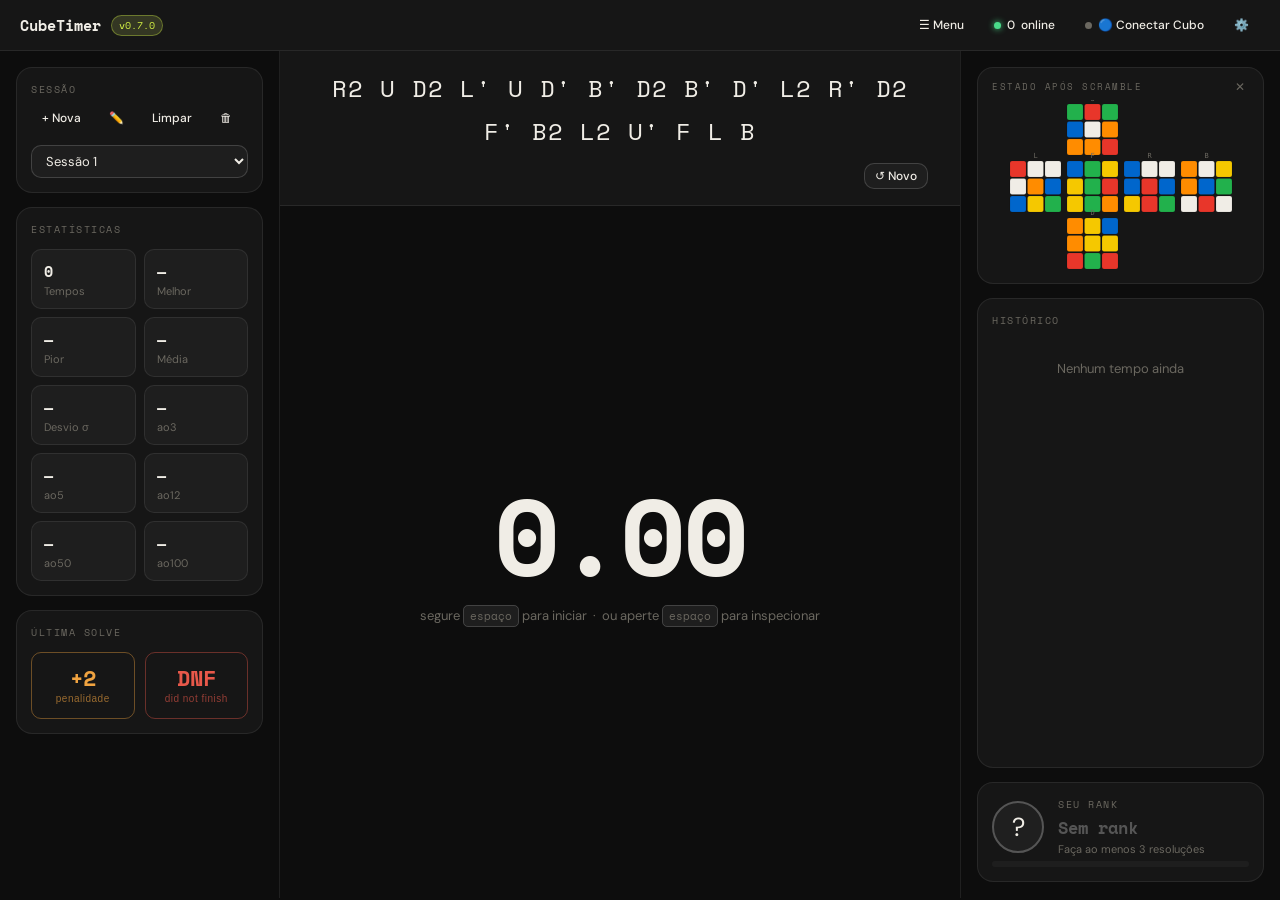
==== commit 8c7cc3da: "Add Smart Cube connection button and panel" ====
--- a/index.html
+++ b/index.html
@@ -30,6 +30,10 @@
       <span class="online-dot"></span>
       <span id="online-count">0</span> online
     </button>
+    <button class="btn btn-ghost btn-sm" id="btn-cube-connect" onclick="connectSmartCube()" title="Conectar Smart Cube" style="display:flex;align-items:center;gap:6px;">
+      <span id="cube-bt-dot" style="width:7px;height:7px;border-radius:50%;background:var(--muted);display:inline-block;"></span>
+      🔵 Conectar Cubo
+    </button>
     <button class="btn btn-ghost btn-sm" id="settings-btn" onclick="toggleSettings()" title="Configurações">⚙️</button>
   </div>
 </header>
@@ -96,7 +100,13 @@
       <div class="timer-area">
         <div class="timer-display idle" id="timer">0.00</div>
         <div class="timer-hint" id="hint">segure <kbd>espaço</kbd> para iniciar &nbsp;·&nbsp; ou aperte <kbd>espaço</kbd> para inspecionar</div>
-      </div>
+            <!-- Painel Smart Cube -->
+      <div id="cube-panel" style="display:none;flex-direction:column;align-items:center;gap:8px;margin-top:16px;">
+        <div style="font-family:var(--mono);font-size:10px;letter-spacing:1.5px;color:var(--muted);">SMART CUBE</div>
+        <div id="cube-move-display" style="font-family:var(--mono);font-size:48px;font-weight:700;color:var(--accent);opacity:0.3;transition:opacity .1s;min-height:60px;line-height:1;">—</div>
+        <div id="cube-move-history" style="font-family:var(--mono);font-size:12px;color:var(--muted);letter-spacing:2px;min-height:20px;"></div>
+      </div>
+    </div>
     </div>
   </section>
 
@@ -757,6 +767,7 @@
     </div>
   </div>
 </div>
+<script src="js/bluetooth.js"></script>
 <script src="js/app.js"></script>
 </body>
 </html>
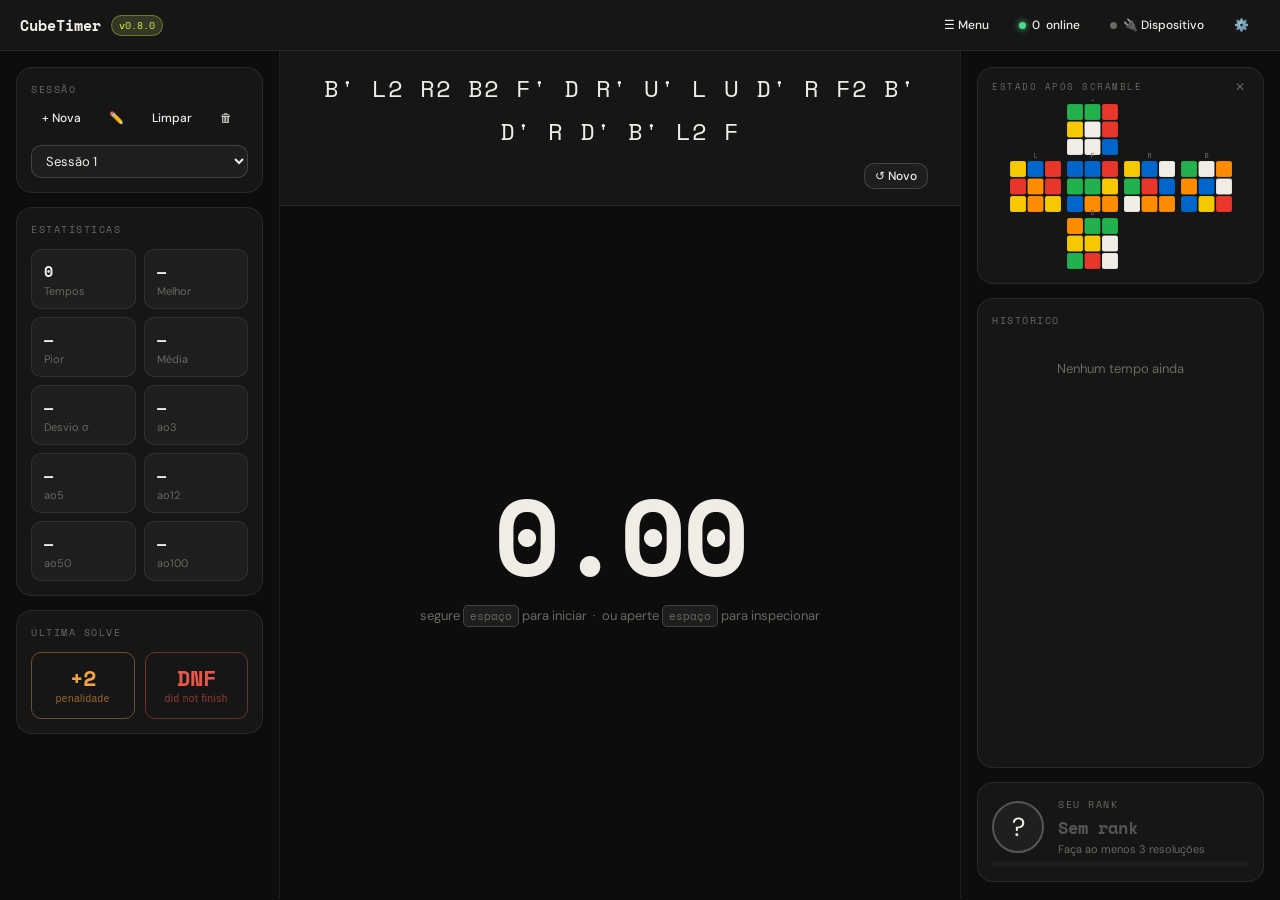
==== commit ede67243: "Update index.html" ====
--- a/index.html
+++ b/index.html
@@ -21,7 +21,7 @@
 <header class="header">
   <div class="header-left">
     <span class="logo">CubeTimer</span>
-    <span class="vbadge">v0.7.0</span>
+    <span class="vbadge">v0.8.0</span>
   </div>
   <div class="header-right">
     <button class="btn btn-ghost btn-sm" id="btn-show-preview" onclick="toggleScramblePreview()" title="Mostrar prévia do scramble" style="display:none">⬛ Prévia</button>
@@ -30,10 +30,36 @@
       <span class="online-dot"></span>
       <span id="online-count">0</span> online
     </button>
-    <button class="btn btn-ghost btn-sm" id="btn-cube-connect" onclick="connectSmartCube()" title="Conectar Smart Cube" style="display:flex;align-items:center;gap:6px;">
-      <span id="cube-bt-dot" style="width:7px;height:7px;border-radius:50%;background:var(--muted);display:inline-block;"></span>
-      🔵 Conectar Cubo
-    </button>
+    <div class="device-connect-wrapper" id="device-connect-wrapper">
+      <button class="btn btn-ghost btn-sm device-connect-main" id="btn-device-main" onclick="toggleDeviceMenu()" style="display:flex;align-items:center;gap:6px;">
+        <span id="cube-bt-dot" style="width:7px;height:7px;border-radius:50%;background:var(--muted);display:inline-block;"></span>
+        <span id="btn-device-label">🔌 Dispositivo</span>
+      </button>
+      <div class="device-connect-menu" id="device-connect-menu" style="display:none;">
+        <div class="device-menu-title">Conectar dispositivo</div>
+        <button class="device-menu-item" onclick="connectSmartCube(); closeDeviceMenu()">
+          <span class="device-menu-icon">🧩</span>
+          <div>
+            <div class="device-menu-name">Smart Cube</div>
+            <div class="device-menu-sub">QiYi Tornado V3 via Bluetooth</div>
+          </div>
+          <span class="device-menu-status" id="smartcube-status-dot" style="width:7px;height:7px;border-radius:50%;background:var(--muted);display:inline-block;"></span>
+        </button>
+        <button class="device-menu-item" onclick="connectGanTimer(); closeDeviceMenu()">
+          <span class="device-menu-icon">⏱</span>
+          <div>
+            <div class="device-menu-name">Timer Físico GAN</div>
+            <div class="device-menu-sub">GAN Timer via USB/Serial</div>
+          </div>
+          <span class="device-menu-status" id="gantimer-status-dot" style="width:7px;height:7px;border-radius:50%;background:var(--muted);display:inline-block;"></span>
+        </button>
+        <div class="device-menu-divider"></div>
+        <button class="device-menu-item device-menu-disconnect" id="btn-disconnect-all" onclick="disconnectAllDevices(); closeDeviceMenu()" style="display:none;">
+          <span class="device-menu-icon">🔌</span>
+          <div><div class="device-menu-name">Desconectar tudo</div></div>
+        </button>
+      </div>
+    </div>
     <button class="btn btn-ghost btn-sm" id="settings-btn" onclick="toggleSettings()" title="Configurações">⚙️</button>
   </div>
 </header>
@@ -101,10 +127,28 @@
         <div class="timer-display idle" id="timer">0.00</div>
         <div class="timer-hint" id="hint">segure <kbd>espaço</kbd> para iniciar &nbsp;·&nbsp; ou aperte <kbd>espaço</kbd> para inspecionar</div>
             <!-- Painel Smart Cube -->
+      <!-- Painel Smart Cube -->
       <div id="cube-panel" style="display:none;flex-direction:column;align-items:center;gap:8px;margin-top:16px;">
         <div style="font-family:var(--mono);font-size:10px;letter-spacing:1.5px;color:var(--muted);">SMART CUBE</div>
         <div id="cube-move-display" style="font-family:var(--mono);font-size:48px;font-weight:700;color:var(--accent);opacity:0.3;transition:opacity .1s;min-height:60px;line-height:1;">—</div>
         <div id="cube-move-history" style="font-family:var(--mono);font-size:12px;color:var(--muted);letter-spacing:2px;min-height:20px;"></div>
+      </div>
+
+      <!-- Painel GAN Timer físico -->
+      <div id="gan-timer-panel" style="display:none;flex-direction:column;align-items:center;gap:6px;margin-top:12px;padding:12px 16px;background:var(--surface);border:1px solid var(--border2);border-radius:var(--r);width:100%;">
+        <div style="display:flex;align-items:center;gap:8px;">
+          <span id="gan-timer-dot-panel" style="width:8px;height:8px;border-radius:50%;background:#4adb8a;display:inline-block;"></span>
+          <span style="font-family:var(--mono);font-size:11px;letter-spacing:1px;color:var(--muted);">GAN TIMER</span>
+          <span id="gan-timer-status-text" style="font-family:var(--mono);font-size:11px;color:var(--accent);">Conectado</span>
+        </div>
+        <p style="font-size:11px;color:var(--muted);text-align:center;line-height:1.5;">Use o timer físico normalmente.<br>O tempo será registrado automaticamente aqui.</p>
+      </div>
+
+      <!-- Painel GAN Timer -->
+      <div id="gan-timer-panel" style="display:none;flex-direction:column;align-items:center;gap:6px;margin-top:16px;">
+        <div style="font-family:var(--mono);font-size:10px;letter-spacing:1.5px;color:var(--muted);">GAN TIMER</div>
+        <div id="gan-timer-display" style="font-family:var(--mono);font-size:36px;font-weight:700;color:var(--accent);min-height:48px;line-height:1;">—</div>
+        <div id="gan-timer-state" style="font-size:11px;color:var(--muted);font-family:var(--mono);">aguardando...</div>
       </div>
     </div>
     </div>
@@ -232,7 +276,7 @@
 <div id="page-login" class="login-page" style="display:none">
   <div class="login-inner">
     <div class="login-hero">
-      <div class="login-hero-badge">v1.7.0</div>
+      <div class="login-hero-badge">v1.8.0</div>
       <div class="login-hero-icon">🧊</div>
       <div class="login-hero-title">CubeTimer</div>
       <div class="login-hero-sub">Escolha um modo para começar.</div>
@@ -768,6 +812,7 @@
   </div>
 </div>
 <script src="js/bluetooth.js"></script>
+<script src="js/gantimer.js"></script>
 <script src="js/app.js"></script>
 </body>
 </html>
--- a/css/styles.css
+++ b/css/styles.css
@@ -24,7 +24,7 @@
     body { font-family: var(--sans); background: var(--bg); color: var(--text); min-height: 100vh; overflow-x: hidden; }
 
     /* Header */
-    .header { display: flex; align-items: center; justify-content: space-between; padding: 12px 20px; border-bottom: 1px solid var(--border); background: var(--surface); position: sticky; top: 0; z-index: 10; gap: 10px; flex-wrap: wrap; }
+    .header { display: flex; align-items: center; justify-content: space-between; padding: 12px 20px; border-bottom: 1px solid var(--border); background: var(--surface); position: sticky; top: 0; z-index: 200; gap: 10px; flex-wrap: wrap; overflow: visible; }
     .header-left { display: flex; align-items: center; gap: 10px; }
     .logo { font-family: var(--mono); font-size: 15px; font-weight: 700; }
     .vbadge {
@@ -1078,3 +1078,39 @@
     .ranked-result-total { font-size: 13px; color: var(--muted); }
     .ranked-result-win  .ranked-result-title { color: #4ade80; }
     .ranked-result-loss .ranked-result-title { color: var(--danger); }
+
+    /* ── Menu de dispositivos ── */
+    .device-connect-wrapper {
+      position: relative;
+    }
+    .device-connect-main {
+      white-space: nowrap;
+    }
+    .device-connect-menu {
+      position: absolute; top: calc(100% + 8px); right: 0;
+      background: var(--surface); border: 1px solid var(--border2);
+      border-radius: var(--rl); box-shadow: 0 8px 32px rgba(0,0,0,.5);
+      min-width: 260px; z-index: 300; overflow: hidden;
+      animation: deviceMenuIn .15s ease;
+    }
+    @keyframes deviceMenuIn {
+      from { opacity: 0; transform: translateY(-6px); }
+      to   { opacity: 1; transform: translateY(0); }
+    }
+    .device-menu-title {
+      font-family: var(--mono); font-size: 10px; letter-spacing: 1.5px;
+      color: var(--muted); padding: 12px 16px 8px; text-transform: uppercase;
+    }
+    .device-menu-item {
+      display: flex; align-items: center; gap: 12px;
+      padding: 10px 16px; width: 100%; background: none; border: none;
+      cursor: pointer; text-align: left; transition: background .1s;
+      color: var(--text);
+    }
+    .device-menu-item:hover { background: var(--surface2); }
+    .device-menu-icon { font-size: 20px; flex-shrink: 0; }
+    .device-menu-name { font-size: 13px; font-weight: 600; color: var(--text); }
+    .device-menu-sub  { font-size: 11px; color: var(--muted); margin-top: 1px; }
+    .device-menu-status { margin-left: auto; flex-shrink: 0; }
+    .device-menu-divider { height: 1px; background: var(--border); margin: 4px 0; }
+    .device-menu-disconnect .device-menu-name { color: var(--danger); }
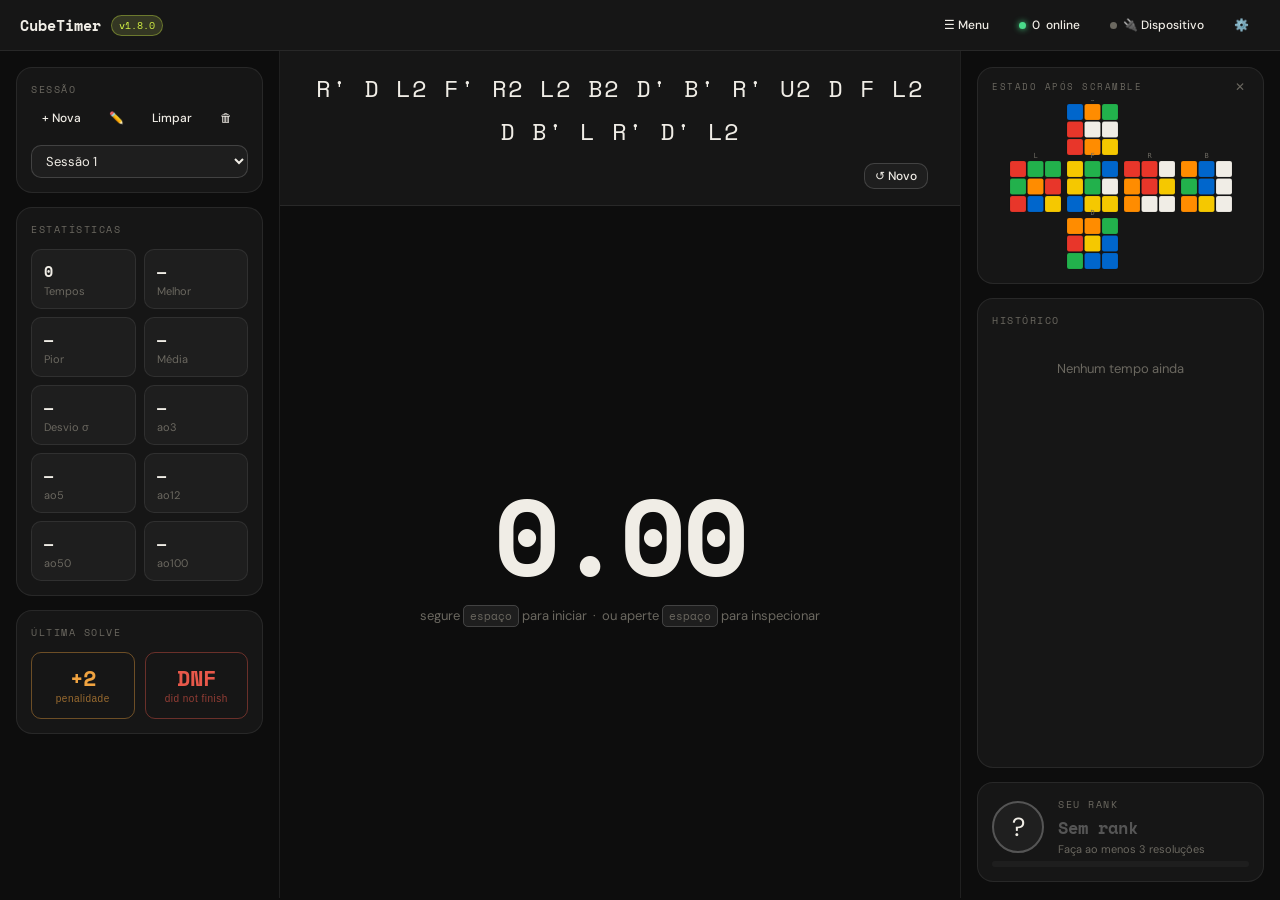
==== commit a66081a8: "Update index.html" ====
--- a/index.html
+++ b/index.html
@@ -21,7 +21,7 @@
 <header class="header">
   <div class="header-left">
     <span class="logo">CubeTimer</span>
-    <span class="vbadge">v0.8.0</span>
+    <span class="vbadge">v1.8.0</span>
   </div>
   <div class="header-right">
     <button class="btn btn-ghost btn-sm" id="btn-show-preview" onclick="toggleScramblePreview()" title="Mostrar prévia do scramble" style="display:none">⬛ Prévia</button>
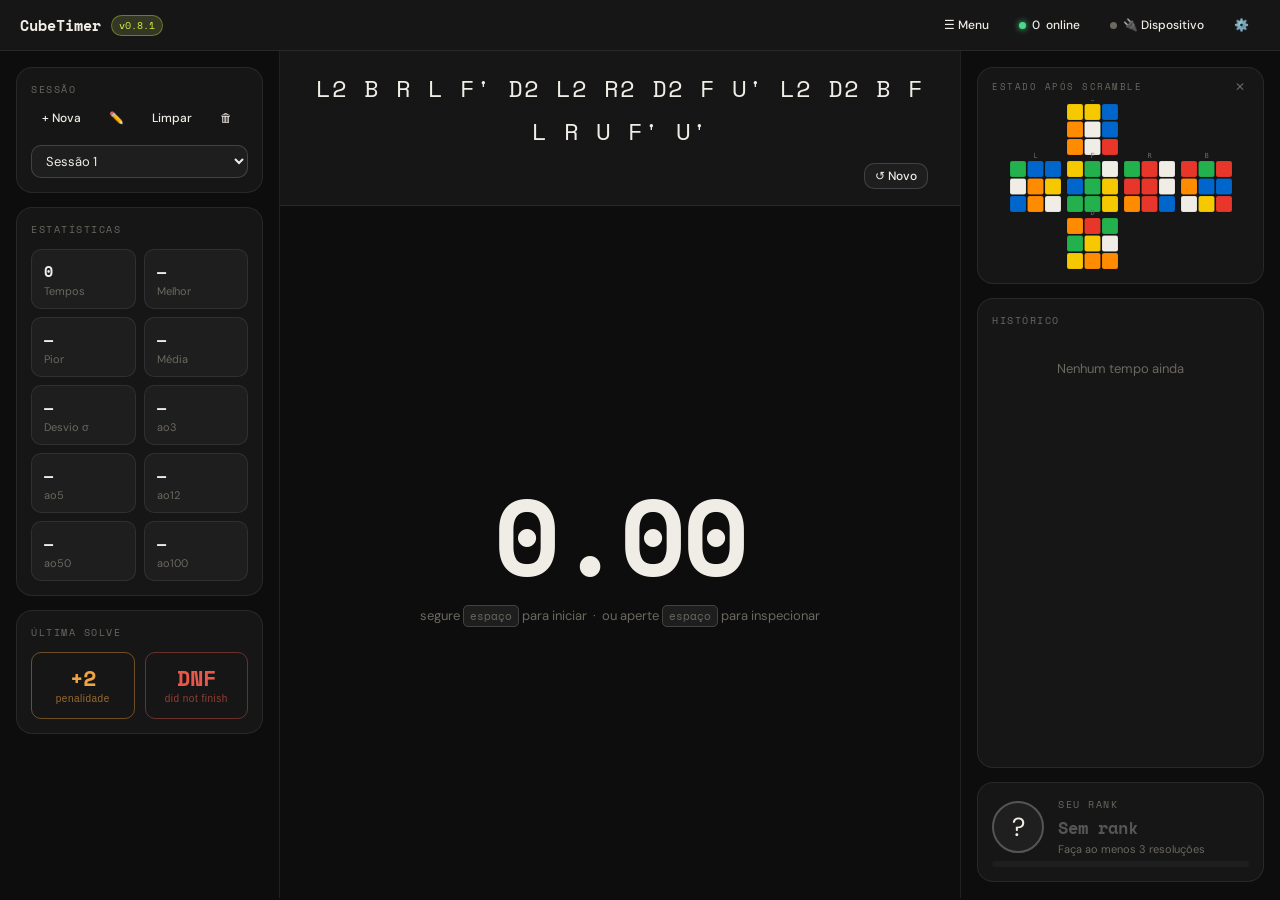
==== commit ddb766a0: "Update index.html" ====
--- a/index.html
+++ b/index.html
@@ -21,7 +21,7 @@
 <header class="header">
   <div class="header-left">
     <span class="logo">CubeTimer</span>
-    <span class="vbadge">v1.8.0</span>
+    <span class="vbadge">v0.8.1</span>
   </div>
   <div class="header-right">
     <button class="btn btn-ghost btn-sm" id="btn-show-preview" onclick="toggleScramblePreview()" title="Mostrar prévia do scramble" style="display:none">⬛ Prévia</button>
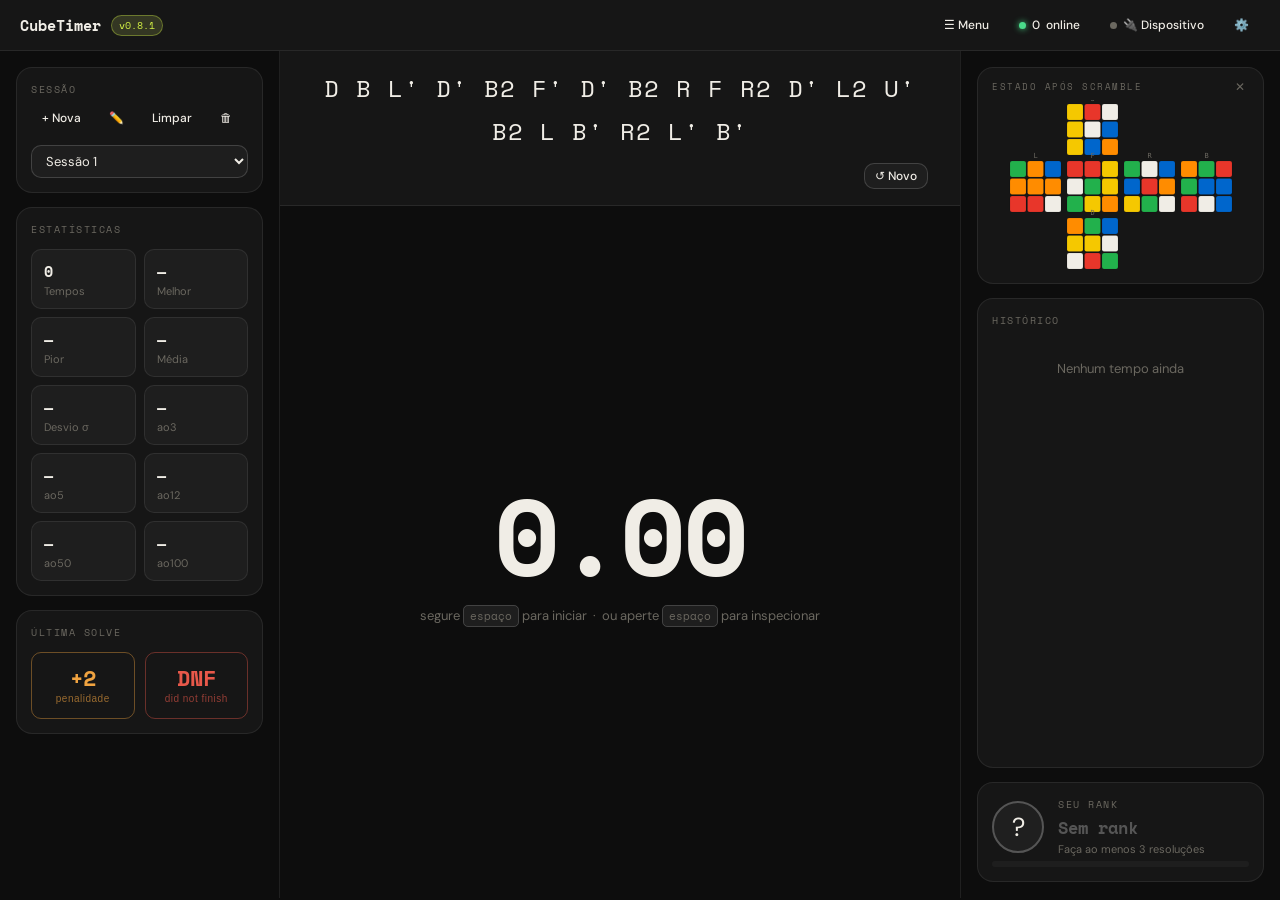
==== commit 33ea44ef: "Remove gantimer.js script from index.html" ====
--- a/index.html
+++ b/index.html
@@ -812,7 +812,7 @@
   </div>
 </div>
 <script src="js/bluetooth.js"></script>
-<script src="js/gantimer.js"></script>
+
 <script src="js/app.js"></script>
 </body>
 </html>
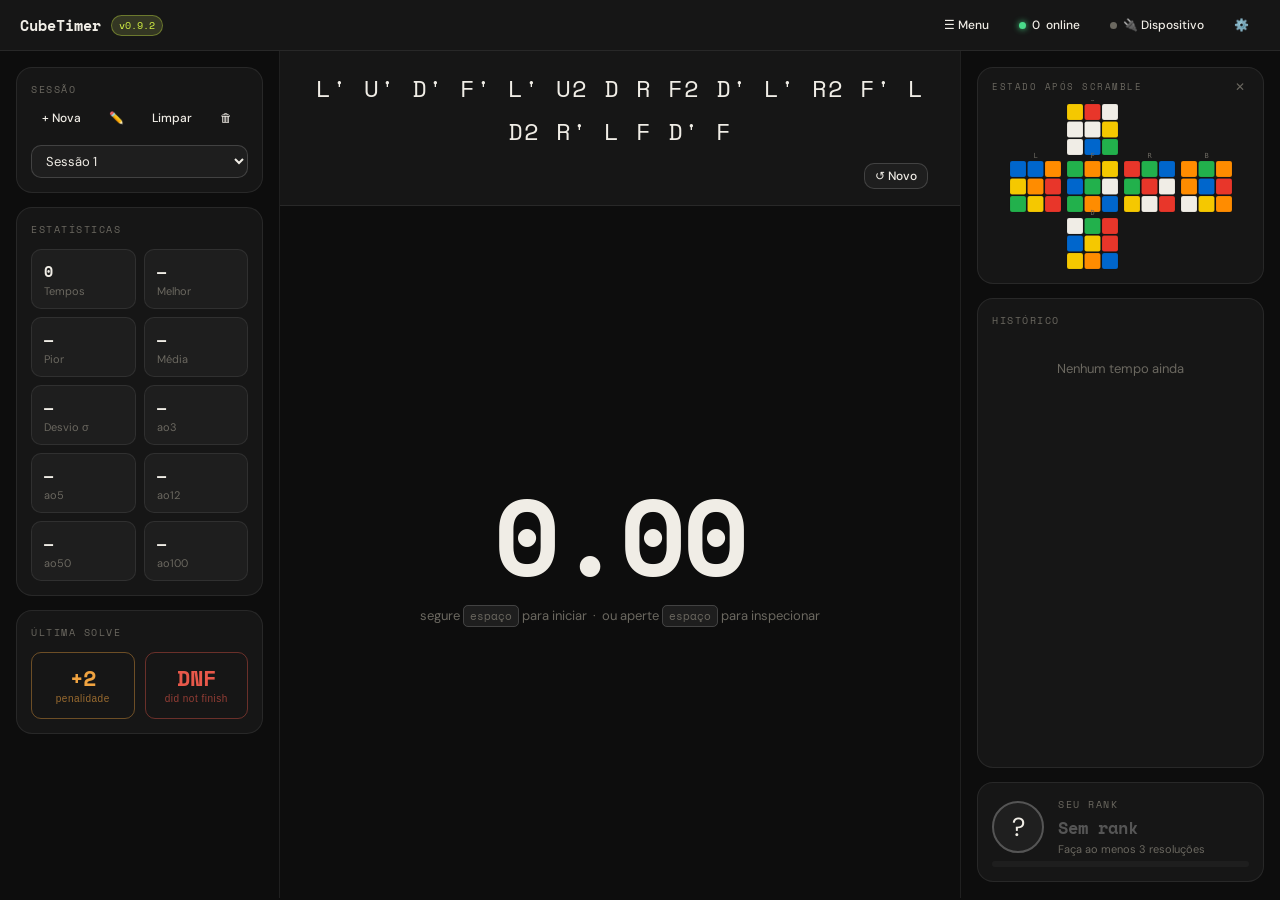
==== commit a06766b8: "Update index.html" ====
--- a/index.html
+++ b/index.html
@@ -21,7 +21,7 @@
 <header class="header">
   <div class="header-left">
     <span class="logo">CubeTimer</span>
-    <span class="vbadge">v0.8.1</span>
+    <span class="vbadge">v0.9.2</span>
   </div>
   <div class="header-right">
     <button class="btn btn-ghost btn-sm" id="btn-show-preview" onclick="toggleScramblePreview()" title="Mostrar prévia do scramble" style="display:none">⬛ Prévia</button>
@@ -276,7 +276,7 @@
 <div id="page-login" class="login-page" style="display:none">
   <div class="login-inner">
     <div class="login-hero">
-      <div class="login-hero-badge">v1.8.0</div>
+      <div class="login-hero-badge">v1.9.0</div>
       <div class="login-hero-icon">🧊</div>
       <div class="login-hero-title">CubeTimer</div>
       <div class="login-hero-sub">Escolha um modo para começar.</div>
@@ -336,75 +336,121 @@
   <div class="battle-topbar">
     <button class="btn btn-ghost btn-sm" onclick="leaveBattle()">← Voltar</button>
     <div class="battle-topbar-title">⚔️ Modo Batalha</div>
-    <div style="width:80px"></div>
-  </div>
-
-  <!-- Lobby -->
+    <div id="battle-topbar-round" style="font-family:var(--mono);font-size:12px;color:var(--muted);display:none">Round <span id="battle-round-top">1</span></div>
+  </div>
+
+  <!-- Lobby redesenhado -->
   <div id="battle-lobby" class="battle-section">
-    <div class="battle-lobby-inner">
-      <div class="battle-hero-icon">⚔️</div>
-      <h2 class="battle-hero-title">Modo Batalha</h2>
-      <p class="battle-hero-sub">Crie uma sala, compartilhe o código com seu amigo e disputem quem faz o melhor tempo!</p>
-      <button class="btn-complete" style="margin-top:8px" onclick="createRoom()">Criar Sala</button>
-      <div class="battle-divider"><span>ou</span></div>
-      <div class="battle-join-row">
-        <input class="modal-input" id="join-code" placeholder="Código da sala..." maxlength="6" style="text-transform:uppercase;letter-spacing:3px;text-align:center;font-family:var(--mono)" oninput="this.value=this.value.toUpperCase()" />
-        <button class="btn-complete" onclick="joinRoom()">Entrar</button>
-      </div>
-    </div>
-  </div>
-
-  <!-- Sala aguardando -->
+    <div class="battle-lobby-new">
+
+      <!-- Header -->
+      <div class="bln-header">
+        <div class="bln-icon">⚔️</div>
+        <div>
+          <div class="bln-title">Modo Batalha</div>
+          <div class="bln-sub">Dispute rounds em tempo real com um amigo</div>
+        </div>
+      </div>
+
+      <!-- Cards de ação -->
+      <div class="bln-cards">
+        <div class="bln-card bln-card-create" onclick="createRoom()">
+          <div class="bln-card-icon">🏠</div>
+          <div class="bln-card-title">Criar Sala</div>
+          <div class="bln-card-desc">Gere um código e convide seu amigo</div>
+          <button class="bln-card-btn">Criar →</button>
+        </div>
+        <div class="bln-card-divider">ou</div>
+        <div class="bln-card bln-card-join">
+          <div class="bln-card-icon">🔑</div>
+          <div class="bln-card-title">Entrar em Sala</div>
+          <div class="bln-card-desc">Digite o código de 6 letras</div>
+          <div class="bln-join-input-row">
+            <input class="bln-code-input" id="join-code" placeholder="ABCDEF" maxlength="6"
+              style="text-transform:uppercase;letter-spacing:4px;text-align:center;font-family:var(--mono)"
+              oninput="this.value=this.value.toUpperCase()"
+              onkeydown="if(event.key==='Enter') joinRoom()" />
+            <button class="bln-card-btn" onclick="joinRoom()">Entrar →</button>
+          </div>
+        </div>
+      </div>
+
+      <!-- Players online -->
+      <div class="bln-online-strip">
+        <span class="online-dot"></span>
+        <span id="bln-online-count">0</span> jogadores online agora
+      </div>
+
+    </div>
+  </div>
+
+  <!-- Sala aguardando - redesenhada -->
   <div id="battle-waiting" class="battle-section" style="display:none">
-    <div class="battle-lobby-inner">
-      <div class="battle-hero-icon">⏳</div>
-      <h2 class="battle-hero-title">Aguardando adversário</h2>
-      <p class="battle-hero-sub">Compartilhe este código com seu amigo:</p>
-      <div class="battle-code-display" id="battle-code-display">——</div>
-      <p style="font-size:12px;color:var(--muted);margin-top:4px">A batalha começa quando ele entrar</p>
-      <button class="btn btn-ghost btn-sm btn-danger" style="margin-top:16px" onclick="cancelRoom()">Cancelar sala</button>
-    </div>
-  </div>
-
-  <!-- Arena ativa -->
+    <div class="battle-waiting-new">
+      <div class="bwn-title">Sala criada!</div>
+      <div class="bwn-sub">Compartilhe este código com seu amigo</div>
+      <div class="battle-code-display" id="battle-code-display" onclick="copyBattleCode()" title="Clique para copiar">——</div>
+      <div class="bwn-hint">clique no código para copiar</div>
+      <div class="bwn-waiting-anim">
+        <div class="bwn-ring"></div>
+        <div class="bwn-ring-icon">⏳</div>
+      </div>
+      <div class="bwn-status">Aguardando adversário entrar...</div>
+      <button class="btn btn-ghost btn-sm btn-danger" style="margin-top:8px" onclick="cancelRoom()">Cancelar sala</button>
+    </div>
+  </div>
+
+  <!-- Arena ativa - redesenhada -->
   <div id="battle-arena" class="battle-section" style="display:none">
-    <div class="battle-arena-inner">
-
-      <!-- Scramble -->
-      <div class="battle-scramble-card">
-        <span class="plabel">SCRAMBLE — ROUND <span id="battle-round">1</span></span>
-        <div class="scramble-text" id="battle-scramble" style="margin-top:8px"></div>
-      </div>
-
-      <!-- Placar -->
-      <div class="battle-scoreboard">
-        <div class="battle-player-card" id="bp-me">
-          <div class="bp-avatar" id="bp-me-avatar">🧊</div>
-          <div class="bp-info">
-            <div class="bp-name" id="bp-me-name">Você</div>
-            <div class="bp-score" id="bp-me-score">—</div>
-          </div>
-          <div class="bp-wins" id="bp-me-wins">0 vitórias</div>
-        </div>
-        <div class="battle-vs">VS</div>
-        <div class="battle-player-card" id="bp-opp">
-          <div class="bp-avatar" id="bp-opp-avatar">❓</div>
-          <div class="bp-info">
-            <div class="bp-name" id="bp-opp-name">Adversário</div>
-            <div class="bp-score" id="bp-opp-score">—</div>
-          </div>
-          <div class="bp-wins" id="bp-opp-wins">0 vitórias</div>
-        </div>
-      </div>
-
-      <!-- Timer de batalha -->
-      <div class="battle-timer-area">
-        <div class="timer-display idle" id="battle-timer">0.00</div>
+    <div class="battle-arena-new">
+
+      <!-- Topo: placar compacto -->
+      <div class="ban-scoreboard">
+        <div class="ban-player" id="ban-me">
+          <span class="ban-avatar" id="ban-me-avatar">🧊</span>
+          <span class="ban-name"  id="ban-me-name">Você</span>
+          <span class="ban-score" id="ban-me-score">—</span>
+          <span class="ban-wins"  id="ban-me-wins">0W</span>
+        </div>
+        <div class="ban-center">
+          <div class="ban-vs">VS</div>
+          <div class="ban-round">R<span id="battle-round">1</span></div>
+        </div>
+        <div class="ban-player ban-player-opp" id="ban-opp">
+          <span class="ban-avatar" id="ban-opp-avatar">❓</span>
+          <span class="ban-name"  id="ban-opp-name">Adversário</span>
+          <span class="ban-score" id="ban-opp-score">—</span>
+          <span class="ban-wins"  id="ban-opp-wins">0W</span>
+        </div>
+      </div>
+
+      <!-- Scramble + prévia -->
+      <div class="ban-scramble-row">
+        <div class="ban-scramble-card">
+          <div class="ban-scramble-label">SCRAMBLE</div>
+          <div class="scramble-text" id="battle-scramble"></div>
+        </div>
+        <div class="ban-net-preview" id="ban-net-preview">
+          <div class="ban-net-label">PRÉVIA</div>
+          <div id="ban-scramble-net"></div>
+        </div>
+      </div>
+
+      <!-- Timer principal -->
+      <div class="ban-timer-area">
+        <div class="timer-display idle" id="battle-timer"
+          ontouchstart="battleTouchDown(event)" ontouchend="battleTouchUp(event)">0.00</div>
         <div class="timer-hint" id="battle-hint">segure <kbd>espaço</kbd> para iniciar</div>
       </div>
 
       <!-- Status do round -->
       <div class="battle-status" id="battle-status"></div>
+
+      <!-- Histórico dos últimos rounds (MD5) -->
+      <div class="ban-history-card" id="ban-history-card" style="display:none">
+        <div class="ban-history-label">HISTÓRICO DOS ROUNDS</div>
+        <div class="ban-history-list" id="ban-history-list"></div>
+      </div>
 
     </div>
   </div>
--- a/css/styles.css
+++ b/css/styles.css
@@ -1114,3 +1114,172 @@
     .device-menu-status { margin-left: auto; flex-shrink: 0; }
     .device-menu-divider { height: 1px; background: var(--border); margin: 4px 0; }
     .device-menu-disconnect .device-menu-name { color: var(--danger); }
+
+    /* ═══════════════════════════════════════════════
+       BATALHA — REDESIGN
+    ═══════════════════════════════════════════════ */
+
+    /* ── Lobby novo ── */
+    .battle-lobby-new {
+      display: flex; flex-direction: column; align-items: center;
+      gap: 24px; width: 100%; max-width: 520px; padding: 8px 0 32px;
+    }
+    .bln-header {
+      display: flex; align-items: center; gap: 16px;
+      background: var(--surface); border: 1px solid var(--border2);
+      border-radius: var(--rl); padding: 18px 24px; width: 100%;
+    }
+    .bln-icon { font-size: 40px; line-height: 1; flex-shrink: 0; }
+    .bln-title { font-family: var(--mono); font-size: 18px; font-weight: 700; color: var(--text); }
+    .bln-sub   { font-size: 12px; color: var(--muted); margin-top: 3px; }
+
+    .bln-cards { display: flex; flex-direction: column; gap: 0; width: 100%; }
+    .bln-card {
+      background: var(--surface); border: 1px solid var(--border2);
+      border-radius: var(--rl); padding: 20px 24px;
+      display: flex; flex-direction: column; gap: 6px;
+      transition: border-color .15s, box-shadow .15s; cursor: default;
+    }
+    .bln-card:hover { border-color: var(--accent); box-shadow: 0 0 20px rgba(212,242,68,.08); }
+    .bln-card-create { border-bottom-left-radius: 0; border-bottom-right-radius: 0; border-bottom: none; }
+    .bln-card-join   { border-top-left-radius: 0; border-top-right-radius: 0; }
+    .bln-card-icon  { font-size: 28px; }
+    .bln-card-title { font-family: var(--mono); font-size: 15px; font-weight: 700; color: var(--text); }
+    .bln-card-desc  { font-size: 12px; color: var(--muted); }
+    .bln-card-btn {
+      align-self: flex-start; margin-top: 8px;
+      background: var(--accent); color: #000; border: none;
+      font-weight: 700; font-size: 13px; padding: 8px 20px;
+      border-radius: var(--r); cursor: pointer; transition: opacity .15s;
+    }
+    .bln-card-btn:hover { opacity: .85; }
+    .bln-card-divider {
+      display: flex; align-items: center; gap: 12px;
+      color: var(--muted); font-size: 12px; padding: 0 24px;
+      background: var(--surface); border-left: 1px solid var(--border2);
+      border-right: 1px solid var(--border2); height: 36px;
+    }
+    .bln-card-divider::before,
+    .bln-card-divider::after { content:''; flex:1; height:1px; background: var(--border2); }
+    .bln-join-input-row { display: flex; gap: 10px; align-items: center; margin-top: 4px; }
+    .bln-code-input {
+      flex: 1; background: var(--bg); border: 1px solid var(--border2);
+      border-radius: var(--r); padding: 10px 14px; font-size: 18px;
+      color: var(--text); outline: none; transition: border-color .15s;
+    }
+    .bln-code-input:focus { border-color: var(--accent); }
+    .bln-online-strip {
+      display: flex; align-items: center; gap: 8px;
+      font-size: 12px; color: var(--muted); font-family: var(--mono);
+    }
+
+    /* ── Sala aguardando novo ── */
+    .battle-waiting-new {
+      display: flex; flex-direction: column; align-items: center;
+      gap: 14px; max-width: 400px; width: 100%; text-align: center;
+    }
+    .bwn-title  { font-family: var(--mono); font-size: 22px; font-weight: 700; color: var(--accent); }
+    .bwn-sub    { font-size: 13px; color: var(--muted); }
+    .bwn-hint   { font-size: 11px; color: var(--muted); opacity: .6; }
+    .bwn-status { font-size: 13px; color: var(--muted); font-family: var(--mono); }
+    .bwn-waiting-anim {
+      position: relative; width: 64px; height: 64px;
+      display: flex; align-items: center; justify-content: center; margin: 4px 0;
+    }
+    .bwn-ring {
+      position: absolute; inset: 0; border-radius: 50%;
+      border: 3px solid transparent;
+      border-top-color: var(--accent);
+      border-right-color: rgba(212,242,68,.25);
+      animation: ranked-spin 1.2s linear infinite;
+    }
+    .bwn-ring-icon { font-size: 28px; }
+
+    /* ── Arena nova ── */
+    .battle-arena-new {
+      display: flex; flex-direction: column; gap: 14px;
+      width: 100%; max-width: 720px; padding: 4px 0 24px;
+    }
+
+    /* Placar compacto no topo */
+    .ban-scoreboard {
+      display: grid; grid-template-columns: 1fr auto 1fr;
+      align-items: center; gap: 8px;
+      background: var(--surface); border: 1px solid var(--border2);
+      border-radius: var(--rl); padding: 14px 16px;
+    }
+    .ban-player {
+      display: flex; flex-direction: column; align-items: flex-start; gap: 2px;
+    }
+    .ban-player-opp { align-items: flex-end; text-align: right; }
+    .ban-avatar { font-size: 24px; line-height: 1; }
+    .ban-name   { font-size: 12px; color: var(--muted); }
+    .ban-score  { font-family: var(--mono); font-size: 20px; font-weight: 700; color: var(--accent); }
+    .ban-score.done { color: var(--success); }
+    .ban-wins   { font-family: var(--mono); font-size: 11px; color: var(--muted); }
+    .ban-center { display: flex; flex-direction: column; align-items: center; gap: 4px; }
+    .ban-vs     { font-family: var(--mono); font-size: 13px; font-weight: 700; color: var(--muted); }
+    .ban-round  { font-family: var(--mono); font-size: 11px; color: var(--accent); }
+    .ban-player.winning { }
+    .ban-player.winning .ban-score { color: var(--success); text-shadow: 0 0 16px rgba(74,219,138,.4); }
+    .ban-player.losing  .ban-score { color: var(--danger); }
+
+    /* Scramble + prévia lado a lado */
+    .ban-scramble-row {
+      display: grid; grid-template-columns: 1fr auto;
+      gap: 12px; align-items: start;
+    }
+    .ban-scramble-card {
+      background: var(--surface); border: 1px solid var(--border2);
+      border-radius: var(--rl); padding: 14px 16px;
+    }
+    .ban-scramble-label {
+      font-family: var(--mono); font-size: 9px; letter-spacing: 1.5px;
+      color: var(--muted); margin-bottom: 8px;
+    }
+    .ban-net-preview {
+      background: var(--surface); border: 1px solid var(--border2);
+      border-radius: var(--rl); padding: 10px 12px;
+      display: flex; flex-direction: column; align-items: center; gap: 6px;
+      flex-shrink: 0;
+    }
+    .ban-net-label {
+      font-family: var(--mono); font-size: 9px; letter-spacing: 1.5px; color: var(--muted);
+    }
+
+    /* Timer area melhorada */
+    .ban-timer-area {
+      display: flex; flex-direction: column; align-items: center; gap: 10px;
+      background: var(--surface); border: 1px solid var(--border2);
+      border-radius: var(--rl); padding: 28px 20px;
+    }
+
+    /* Histórico dos rounds */
+    .ban-history-card {
+      background: var(--surface); border: 1px solid var(--border2);
+      border-radius: var(--rl); padding: 14px 16px;
+    }
+    .ban-history-label {
+      font-family: var(--mono); font-size: 9px; letter-spacing: 1.5px;
+      color: var(--muted); margin-bottom: 10px;
+    }
+    .ban-history-list { display: flex; flex-direction: column; gap: 6px; }
+    .ban-history-row {
+      display: grid; grid-template-columns: 28px 1fr 1fr 1fr;
+      align-items: center; gap: 8px; font-family: var(--mono); font-size: 12px;
+      padding: 6px 8px; border-radius: var(--r); background: var(--bg);
+    }
+    .ban-history-row.won  { border-left: 2px solid var(--success); }
+    .ban-history-row.lost { border-left: 2px solid var(--danger); }
+    .ban-hr-round { color: var(--muted); font-size: 11px; }
+    .ban-hr-me    { color: var(--text); font-weight: 700; }
+    .ban-hr-opp   { color: var(--muted); }
+    .ban-hr-result { font-size: 11px; }
+    .ban-hr-result.w { color: var(--success); }
+    .ban-hr-result.l { color: var(--danger); }
+
+    @media (max-width: 760px) {
+      .ban-scramble-row { grid-template-columns: 1fr; }
+      .ban-net-preview  { display: none; }
+      .battle-lobby-new { padding: 8px 0 16px; }
+    }
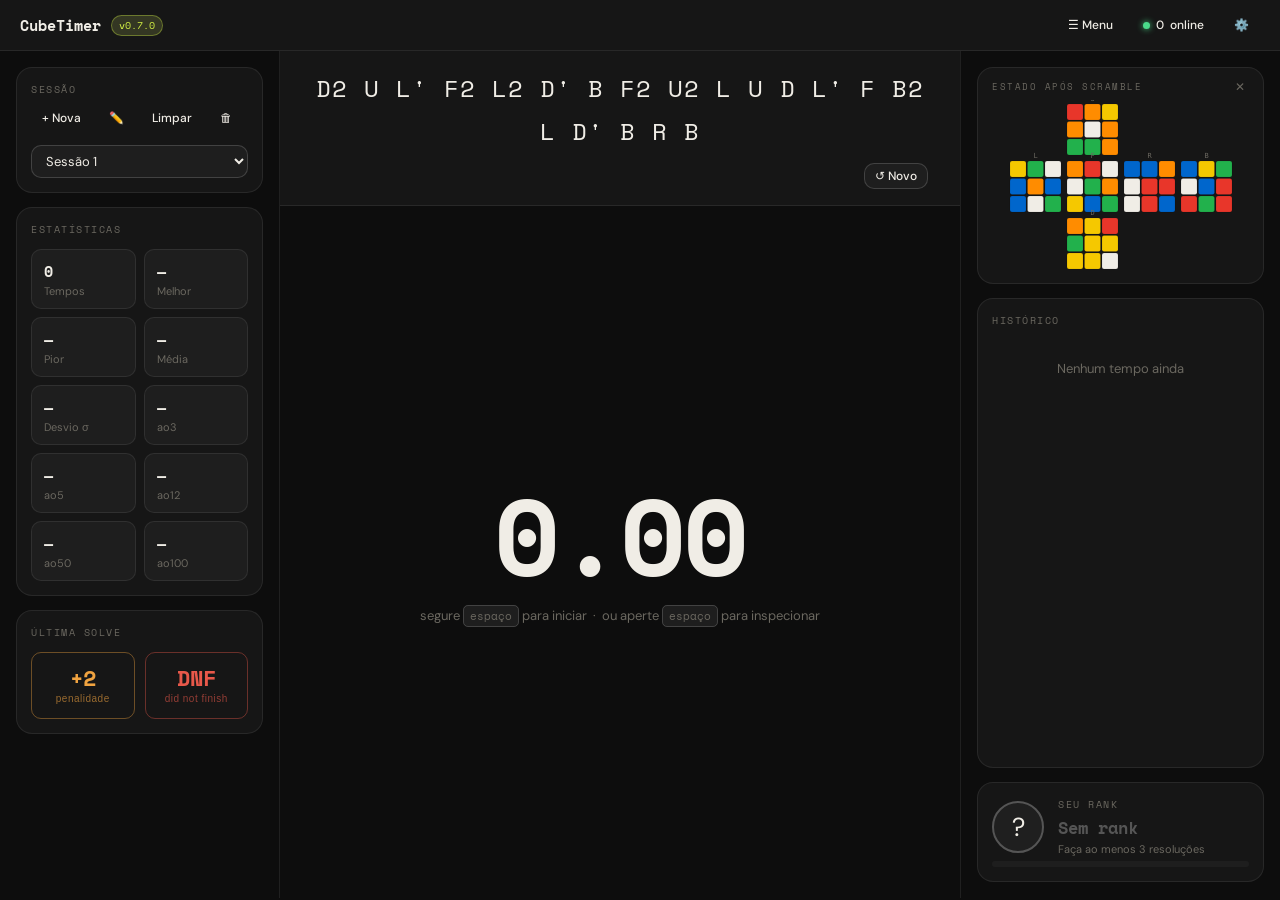
==== commit 9909e565: "Refactor HTML structure and update styles" ====
--- a/index.html
+++ b/index.html
@@ -15,13 +15,149 @@
   <link rel="preconnect" href="https://fonts.googleapis.com" />
   <link href="https://fonts.googleapis.com/css2?family=Space+Mono:wght@400;700&family=DM+Sans:wght@300;400;500&display=swap" rel="stylesheet" />
   <link rel="stylesheet" href="css/styles.css" />
+  <style>
+    /* ═══════════════════════════════
+       BATALHA v3 — Layout 3 colunas
+    ═══════════════════════════════ */
+    .bv3-layout {
+      display: grid;
+      grid-template-columns: 260px 1fr 260px;
+      height: calc(100vh - 53px);
+      background: var(--bg);
+    }
+
+    /* ── Colunas laterais ── */
+    .bv3-side {
+      display: flex; flex-direction: column;
+      border: 2px solid var(--border2);
+      border-radius: var(--rl);
+      margin: 12px 8px 12px 12px;
+      background: var(--surface);
+      overflow: hidden;
+      transition: border-color .3s, box-shadow .3s;
+    }
+    .bv3-opp { margin: 12px 12px 12px 8px; }
+
+    .bv3-side.bv3-win  { border-color: #4adb8a; box-shadow: 0 0 20px rgba(74,219,138,.2); }
+    .bv3-side.bv3-loss { border-color: #f87171; box-shadow: 0 0 20px rgba(248,113,113,.15); }
+
+    /* Header do jogador */
+    .bv3-player-header {
+      display: flex; align-items: center; gap: 12px;
+      padding: 16px 14px 12px;
+      border-bottom: 1px solid var(--border);
+      flex-shrink: 0;
+    }
+    .bv3-opp-header { flex-direction: row-reverse; }
+
+    .bv3-avatar { font-size: 32px; line-height: 1; flex-shrink: 0; }
+    .bv3-player-info { display: flex; flex-direction: column; gap: 2px; flex: 1; }
+    .bv3-opp-info { align-items: flex-end; text-align: right; }
+    .bv3-player-name { font-size: 13px; font-weight: 600; color: var(--text); white-space: nowrap; overflow: hidden; text-overflow: ellipsis; }
+    .bv3-player-time {
+      font-family: var(--mono); font-size: 26px; font-weight: 700;
+      color: var(--accent); line-height: 1;
+    }
+    .bv3-player-time.bv3-time-done { color: var(--success); }
+    .bv3-player-wins { font-family: var(--mono); font-size: 12px; color: var(--muted); }
+
+    /* Histórico de rounds */
+    .bv3-history-list {
+      flex: 1; overflow-y: auto; padding: 8px 0;
+      scrollbar-width: thin; scrollbar-color: var(--border2) transparent;
+    }
+    .bv3-history-empty { font-size: 12px; color: var(--muted); text-align: center; padding: 16px; }
+
+    .bv3-hist-row {
+      display: grid; grid-template-columns: 28px 1fr auto;
+      align-items: center; gap: 8px;
+      padding: 6px 14px; font-family: var(--mono); font-size: 12px;
+      border-left: 2px solid transparent;
+      transition: background .1s;
+    }
+    .bv3-hist-row:hover { background: var(--surface2); }
+    .bv3-hist-row.won  { border-left-color: #4adb8a; }
+    .bv3-hist-row.lost { border-left-color: #f87171; }
+    .bv3-hist-round  { color: var(--muted); font-size: 11px; }
+    .bv3-hist-time   { font-weight: 700; color: var(--text); }
+    .bv3-hist-result { font-size: 11px; }
+    .bv3-hist-row.won  .bv3-hist-result { color: #4adb8a; }
+    .bv3-hist-row.lost .bv3-hist-result { color: #f87171; }
+
+    /* Prévia do scramble (lado direito) */
+    .bv3-preview-card {
+      border-top: 1px solid var(--border);
+      padding: 10px 12px;
+      display: flex; flex-direction: column; align-items: center; gap: 6px;
+      flex-shrink: 0;
+    }
+    .bv3-preview-label {
+      font-family: var(--mono); font-size: 9px; letter-spacing: 1.5px;
+      color: var(--muted); align-self: flex-start;
+    }
+
+    /* ── Centro ── */
+    .bv3-center {
+      display: flex; flex-direction: column;
+      align-items: center; justify-content: center;
+      gap: 16px; padding: 16px 20px;
+      position: relative;
+    }
+
+    .bv3-scramble-card {
+      width: 100%; background: var(--surface);
+      border: 1px solid var(--border2); border-radius: var(--rl);
+      padding: 14px 18px;
+    }
+    .bv3-scramble-label {
+      font-family: var(--mono); font-size: 9px; letter-spacing: 1.5px;
+      color: var(--muted); margin-bottom: 8px;
+    }
+
+    /* Mensagem de aguardo */
+    .bv3-waiting-msg {
+      width: 100%; display: flex; flex-direction: column;
+      align-items: center; justify-content: center; gap: 8px;
+      background: var(--surface); border: 1px solid var(--border2);
+      border-radius: var(--rl); padding: 20px;
+    }
+    .bv3-waiting-icon { font-size: 28px; }
+    .bv3-waiting-text { font-family: var(--mono); font-size: 13px; color: var(--muted); text-align: center; }
+
+    .bv3-vs {
+      font-family: var(--mono); font-size: 22px; font-weight: 700;
+      color: var(--muted); letter-spacing: 2px;
+    }
+
+    .bv3-timer-area {
+      display: flex; flex-direction: column; align-items: center; gap: 10px;
+      width: 100%; background: var(--surface);
+      border: 1px solid var(--border2); border-radius: var(--rl);
+      padding: 28px 20px; user-select: none; cursor: default;
+    }
+
+    /* Modo foco na batalha */
+    .bv3-side { transition: opacity .25s, border-color .3s, box-shadow .3s; }
+
+    /* Mobile */
+    @media (max-width: 900px) {
+      .bv3-layout {
+        grid-template-columns: 1fr;
+        grid-template-rows: auto;
+        height: auto; overflow-y: auto;
+      }
+      .bv3-side { margin: 8px 12px 0; }
+      .bv3-opp  { margin: 0 12px 8px; }
+      .bv3-history-list { max-height: 180px; }
+    }
+  </style>
 </head>
 <body>
 
 <header class="header">
   <div class="header-left">
     <span class="logo">CubeTimer</span>
-    <span class="vbadge">v0.9.2</span>
+    <span class="vbadge">v0.7.0</span>
   </div>
   <div class="header-right">
     <button class="btn btn-ghost btn-sm" id="btn-show-preview" onclick="toggleScramblePreview()" title="Mostrar prévia do scramble" style="display:none">⬛ Prévia</button>
@@ -30,36 +166,6 @@
       <span class="online-dot"></span>
       <span id="online-count">0</span> online
     </button>
-    <div class="device-connect-wrapper" id="device-connect-wrapper">
-      <button class="btn btn-ghost btn-sm device-connect-main" id="btn-device-main" onclick="toggleDeviceMenu()" style="display:flex;align-items:center;gap:6px;">
-        <span id="cube-bt-dot" style="width:7px;height:7px;border-radius:50%;background:var(--muted);display:inline-block;"></span>
-        <span id="btn-device-label">🔌 Dispositivo</span>
-      </button>
-      <div class="device-connect-menu" id="device-connect-menu" style="display:none;">
-        <div class="device-menu-title">Conectar dispositivo</div>
-        <button class="device-menu-item" onclick="connectSmartCube(); closeDeviceMenu()">
-          <span class="device-menu-icon">🧩</span>
-          <div>
-            <div class="device-menu-name">Smart Cube</div>
-            <div class="device-menu-sub">QiYi Tornado V3 via Bluetooth</div>
-          </div>
-          <span class="device-menu-status" id="smartcube-status-dot" style="width:7px;height:7px;border-radius:50%;background:var(--muted);display:inline-block;"></span>
-        </button>
-        <button class="device-menu-item" onclick="connectGanTimer(); closeDeviceMenu()">
-          <span class="device-menu-icon">⏱</span>
-          <div>
-            <div class="device-menu-name">Timer Físico GAN</div>
-            <div class="device-menu-sub">GAN Timer via USB/Serial</div>
-          </div>
-          <span class="device-menu-status" id="gantimer-status-dot" style="width:7px;height:7px;border-radius:50%;background:var(--muted);display:inline-block;"></span>
-        </button>
-        <div class="device-menu-divider"></div>
-        <button class="device-menu-item device-menu-disconnect" id="btn-disconnect-all" onclick="disconnectAllDevices(); closeDeviceMenu()" style="display:none;">
-          <span class="device-menu-icon">🔌</span>
-          <div><div class="device-menu-name">Desconectar tudo</div></div>
-        </button>
-      </div>
-    </div>
     <button class="btn btn-ghost btn-sm" id="settings-btn" onclick="toggleSettings()" title="Configurações">⚙️</button>
   </div>
 </header>
@@ -126,31 +232,7 @@
       <div class="timer-area">
         <div class="timer-display idle" id="timer">0.00</div>
         <div class="timer-hint" id="hint">segure <kbd>espaço</kbd> para iniciar &nbsp;·&nbsp; ou aperte <kbd>espaço</kbd> para inspecionar</div>
-            <!-- Painel Smart Cube -->
-      <!-- Painel Smart Cube -->
-      <div id="cube-panel" style="display:none;flex-direction:column;align-items:center;gap:8px;margin-top:16px;">
-        <div style="font-family:var(--mono);font-size:10px;letter-spacing:1.5px;color:var(--muted);">SMART CUBE</div>
-        <div id="cube-move-display" style="font-family:var(--mono);font-size:48px;font-weight:700;color:var(--accent);opacity:0.3;transition:opacity .1s;min-height:60px;line-height:1;">—</div>
-        <div id="cube-move-history" style="font-family:var(--mono);font-size:12px;color:var(--muted);letter-spacing:2px;min-height:20px;"></div>
-      </div>
-
-      <!-- Painel GAN Timer físico -->
-      <div id="gan-timer-panel" style="display:none;flex-direction:column;align-items:center;gap:6px;margin-top:12px;padding:12px 16px;background:var(--surface);border:1px solid var(--border2);border-radius:var(--r);width:100%;">
-        <div style="display:flex;align-items:center;gap:8px;">
-          <span id="gan-timer-dot-panel" style="width:8px;height:8px;border-radius:50%;background:#4adb8a;display:inline-block;"></span>
-          <span style="font-family:var(--mono);font-size:11px;letter-spacing:1px;color:var(--muted);">GAN TIMER</span>
-          <span id="gan-timer-status-text" style="font-family:var(--mono);font-size:11px;color:var(--accent);">Conectado</span>
-        </div>
-        <p style="font-size:11px;color:var(--muted);text-align:center;line-height:1.5;">Use o timer físico normalmente.<br>O tempo será registrado automaticamente aqui.</p>
-      </div>
-
-      <!-- Painel GAN Timer -->
-      <div id="gan-timer-panel" style="display:none;flex-direction:column;align-items:center;gap:6px;margin-top:16px;">
-        <div style="font-family:var(--mono);font-size:10px;letter-spacing:1.5px;color:var(--muted);">GAN TIMER</div>
-        <div id="gan-timer-display" style="font-family:var(--mono);font-size:36px;font-weight:700;color:var(--accent);min-height:48px;line-height:1;">—</div>
-        <div id="gan-timer-state" style="font-size:11px;color:var(--muted);font-family:var(--mono);">aguardando...</div>
-      </div>
-    </div>
+      </div>
     </div>
   </section>
 
@@ -276,7 +358,7 @@
 <div id="page-login" class="login-page" style="display:none">
   <div class="login-inner">
     <div class="login-hero">
-      <div class="login-hero-badge">v1.9.0</div>
+      <div class="login-hero-badge">v1.7.0</div>
       <div class="login-hero-icon">🧊</div>
       <div class="login-hero-title">CubeTimer</div>
       <div class="login-hero-sub">Escolha um modo para começar.</div>
@@ -336,120 +418,97 @@
   <div class="battle-topbar">
     <button class="btn btn-ghost btn-sm" onclick="leaveBattle()">← Voltar</button>
     <div class="battle-topbar-title">⚔️ Modo Batalha</div>
-    <div id="battle-topbar-round" style="font-family:var(--mono);font-size:12px;color:var(--muted);display:none">Round <span id="battle-round-top">1</span></div>
-  </div>
-
-  <!-- Lobby redesenhado -->
+    <div style="width:80px"></div>
+  </div>
+
+  <!-- Lobby -->
   <div id="battle-lobby" class="battle-section">
-    <div class="battle-lobby-new">
-
-      <!-- Header -->
-      <div class="bln-header">
-        <div class="bln-icon">⚔️</div>
-        <div>
-          <div class="bln-title">Modo Batalha</div>
-          <div class="bln-sub">Dispute rounds em tempo real com um amigo</div>
-        </div>
-      </div>
-
-      <!-- Cards de ação -->
-      <div class="bln-cards">
-        <div class="bln-card bln-card-create" onclick="createRoom()">
-          <div class="bln-card-icon">🏠</div>
-          <div class="bln-card-title">Criar Sala</div>
-          <div class="bln-card-desc">Gere um código e convide seu amigo</div>
-          <button class="bln-card-btn">Criar →</button>
-        </div>
-        <div class="bln-card-divider">ou</div>
-        <div class="bln-card bln-card-join">
-          <div class="bln-card-icon">🔑</div>
-          <div class="bln-card-title">Entrar em Sala</div>
-          <div class="bln-card-desc">Digite o código de 6 letras</div>
-          <div class="bln-join-input-row">
-            <input class="bln-code-input" id="join-code" placeholder="ABCDEF" maxlength="6"
-              style="text-transform:uppercase;letter-spacing:4px;text-align:center;font-family:var(--mono)"
-              oninput="this.value=this.value.toUpperCase()"
-              onkeydown="if(event.key==='Enter') joinRoom()" />
-            <button class="bln-card-btn" onclick="joinRoom()">Entrar →</button>
+    <div class="battle-lobby-inner">
+      <div class="battle-hero-icon">⚔️</div>
+      <h2 class="battle-hero-title">Modo Batalha</h2>
+      <p class="battle-hero-sub">Crie uma sala, compartilhe o código com seu amigo e disputem quem faz o melhor tempo!</p>
+      <button class="btn-complete" style="margin-top:8px" onclick="createRoom()">Criar Sala</button>
+      <div class="battle-divider"><span>ou</span></div>
+      <div class="battle-join-row">
+        <input class="modal-input" id="join-code" placeholder="Código da sala..." maxlength="6" style="text-transform:uppercase;letter-spacing:3px;text-align:center;font-family:var(--mono)" oninput="this.value=this.value.toUpperCase()" />
+        <button class="btn-complete" onclick="joinRoom()">Entrar</button>
+      </div>
+    </div>
+  </div>
+
+  <!-- Sala aguardando -->
+  <div id="battle-waiting" class="battle-section" style="display:none">
+    <div class="battle-lobby-inner">
+      <div class="battle-hero-icon">⏳</div>
+      <h2 class="battle-hero-title">Aguardando adversário</h2>
+      <p class="battle-hero-sub">Compartilhe este código com seu amigo:</p>
+      <div class="battle-code-display" id="battle-code-display">——</div>
+      <p style="font-size:12px;color:var(--muted);margin-top:4px">A batalha começa quando ele entrar</p>
+      <button class="btn btn-ghost btn-sm btn-danger" style="margin-top:16px" onclick="cancelRoom()">Cancelar sala</button>
+    </div>
+  </div>
+
+  <!-- Arena ativa — layout 3 colunas -->
+  <div id="battle-arena" style="display:none;width:100%;height:calc(100vh - 53px);overflow:hidden;">
+    <div class="bv3-layout">
+
+      <!-- ── Coluna esquerda: meu painel ── -->
+      <div class="bv3-side bv3-me" id="bv3-me-panel">
+        <div class="bv3-player-header">
+          <div class="bv3-avatar" id="bv3-me-avatar">🧊</div>
+          <div class="bv3-player-info">
+            <div class="bv3-player-name" id="bv3-me-name">Você</div>
+            <div class="bv3-player-time" id="bv3-me-time">—</div>
+            <div class="bv3-player-wins" id="bv3-me-wins">0W</div>
           </div>
         </div>
-      </div>
-
-      <!-- Players online -->
-      <div class="bln-online-strip">
-        <span class="online-dot"></span>
-        <span id="bln-online-count">0</span> jogadores online agora
-      </div>
-
-    </div>
-  </div>
-
-  <!-- Sala aguardando - redesenhada -->
-  <div id="battle-waiting" class="battle-section" style="display:none">
-    <div class="battle-waiting-new">
-      <div class="bwn-title">Sala criada!</div>
-      <div class="bwn-sub">Compartilhe este código com seu amigo</div>
-      <div class="battle-code-display" id="battle-code-display" onclick="copyBattleCode()" title="Clique para copiar">——</div>
-      <div class="bwn-hint">clique no código para copiar</div>
-      <div class="bwn-waiting-anim">
-        <div class="bwn-ring"></div>
-        <div class="bwn-ring-icon">⏳</div>
-      </div>
-      <div class="bwn-status">Aguardando adversário entrar...</div>
-      <button class="btn btn-ghost btn-sm btn-danger" style="margin-top:8px" onclick="cancelRoom()">Cancelar sala</button>
-    </div>
-  </div>
-
-  <!-- Arena ativa - redesenhada -->
-  <div id="battle-arena" class="battle-section" style="display:none">
-    <div class="battle-arena-new">
-
-      <!-- Topo: placar compacto -->
-      <div class="ban-scoreboard">
-        <div class="ban-player" id="ban-me">
-          <span class="ban-avatar" id="ban-me-avatar">🧊</span>
-          <span class="ban-name"  id="ban-me-name">Você</span>
-          <span class="ban-score" id="ban-me-score">—</span>
-          <span class="ban-wins"  id="ban-me-wins">0W</span>
-        </div>
-        <div class="ban-center">
-          <div class="ban-vs">VS</div>
-          <div class="ban-round">R<span id="battle-round">1</span></div>
-        </div>
-        <div class="ban-player ban-player-opp" id="ban-opp">
-          <span class="ban-avatar" id="ban-opp-avatar">❓</span>
-          <span class="ban-name"  id="ban-opp-name">Adversário</span>
-          <span class="ban-score" id="ban-opp-score">—</span>
-          <span class="ban-wins"  id="ban-opp-wins">0W</span>
-        </div>
-      </div>
-
-      <!-- Scramble + prévia -->
-      <div class="ban-scramble-row">
-        <div class="ban-scramble-card">
-          <div class="ban-scramble-label">SCRAMBLE</div>
+        <div class="bv3-history-list" id="bv3-me-history">
+          <div class="bv3-history-empty">Nenhum round ainda</div>
+        </div>
+      </div>
+
+      <!-- ── Coluna central: scramble + timer ── -->
+      <div class="bv3-center">
+        <!-- Scramble (some quando rodando) -->
+        <div class="bv3-scramble-card" id="bv3-scramble-card">
+          <div class="bv3-scramble-label">SCRAMBLE — ROUND <span id="battle-round">1</span></div>
           <div class="scramble-text" id="battle-scramble"></div>
         </div>
-        <div class="ban-net-preview" id="ban-net-preview">
-          <div class="ban-net-label">PRÉVIA</div>
-          <div id="ban-scramble-net"></div>
-        </div>
-      </div>
-
-      <!-- Timer principal -->
-      <div class="ban-timer-area">
-        <div class="timer-display idle" id="battle-timer"
-          ontouchstart="battleTouchDown(event)" ontouchend="battleTouchUp(event)">0.00</div>
-        <div class="timer-hint" id="battle-hint">segure <kbd>espaço</kbd> para iniciar</div>
-      </div>
-
-      <!-- Status do round -->
-      <div class="battle-status" id="battle-status"></div>
-
-      <!-- Histórico dos últimos rounds (MD5) -->
-      <div class="ban-history-card" id="ban-history-card" style="display:none">
-        <div class="ban-history-label">HISTÓRICO DOS ROUNDS</div>
-        <div class="ban-history-list" id="ban-history-list"></div>
+        <!-- Mensagem de aguardo (aparece quando rodando) -->
+        <div class="bv3-waiting-msg" id="bv3-waiting-msg" style="display:none">
+          <div class="bv3-waiting-icon">⏳</div>
+          <div class="bv3-waiting-text">Aguardando finalizar round...</div>
+        </div>
+
+        <div class="bv3-vs">VS</div>
+
+        <!-- Timer -->
+        <div class="bv3-timer-area">
+          <div class="timer-display idle" id="battle-timer"
+            ontouchstart="battleTouchDown(event)" ontouchend="battleTouchUp(event)">0.00</div>
+          <div class="timer-hint" id="battle-hint">segure <kbd>espaço</kbd> para iniciar &nbsp;·&nbsp; ou aperte <kbd>espaço</kbd> para inspecionar</div>
+        </div>
+        <div class="battle-status" id="battle-status"></div>
+      </div>
+
+      <!-- ── Coluna direita: painel adversário + prévia ── -->
+      <div class="bv3-side bv3-opp" id="bv3-opp-panel">
+        <div class="bv3-player-header bv3-opp-header">
+          <div class="bv3-player-info bv3-opp-info">
+            <div class="bv3-player-name" id="bv3-opp-name">Adversário</div>
+            <div class="bv3-player-time" id="bv3-opp-time">—</div>
+            <div class="bv3-player-wins" id="bv3-opp-wins">0W</div>
+          </div>
+          <div class="bv3-avatar" id="bv3-opp-avatar">❓</div>
+        </div>
+        <div class="bv3-history-list" id="bv3-opp-history">
+          <div class="bv3-history-empty">Nenhum round ainda</div>
+        </div>
+        <!-- Prévia do scramble -->
+        <div class="bv3-preview-card">
+          <div class="bv3-preview-label">PRÉVIA</div>
+          <div id="bv3-scramble-net"></div>
+        </div>
       </div>
 
     </div>
@@ -857,9 +916,6 @@
     </div>
   </div>
 </div>
-<script src="js/bluetooth.js"></script>
-
 <script src="js/app.js"></script>
 </body>
 </html>
-
